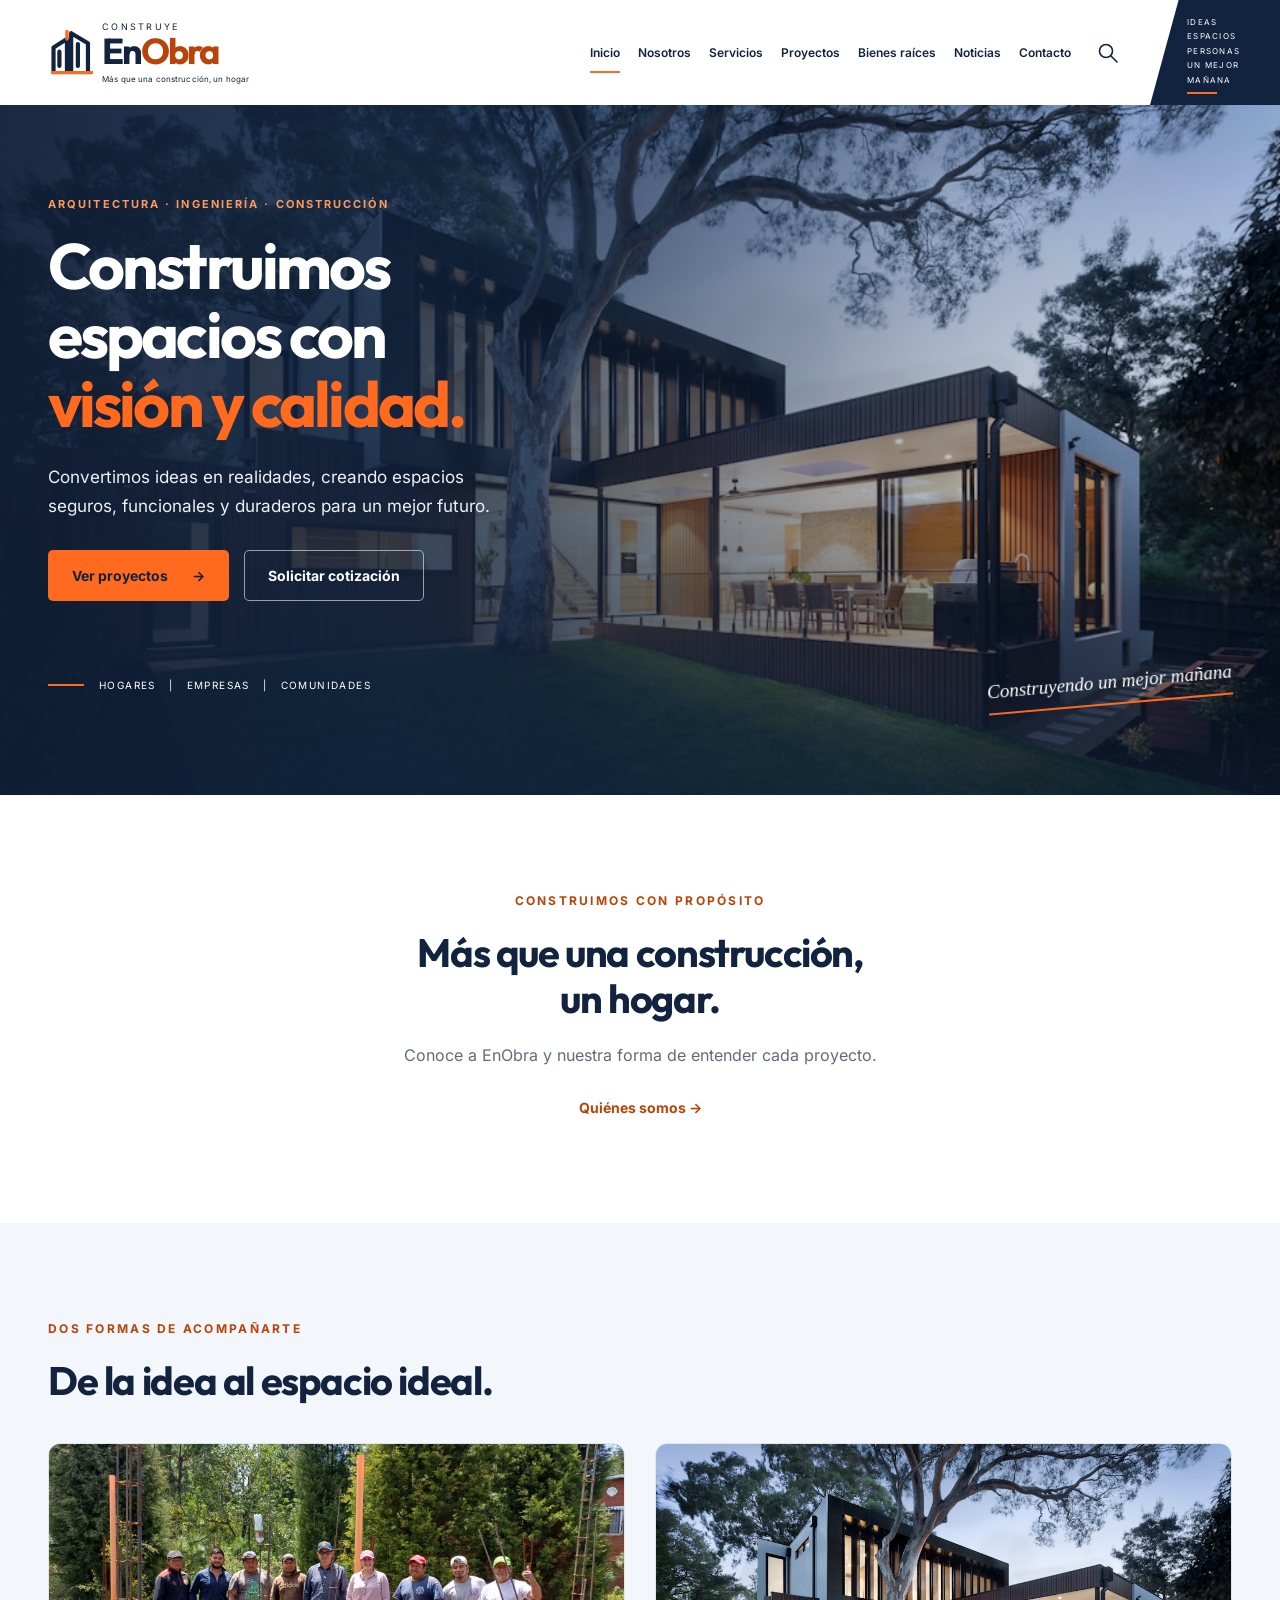
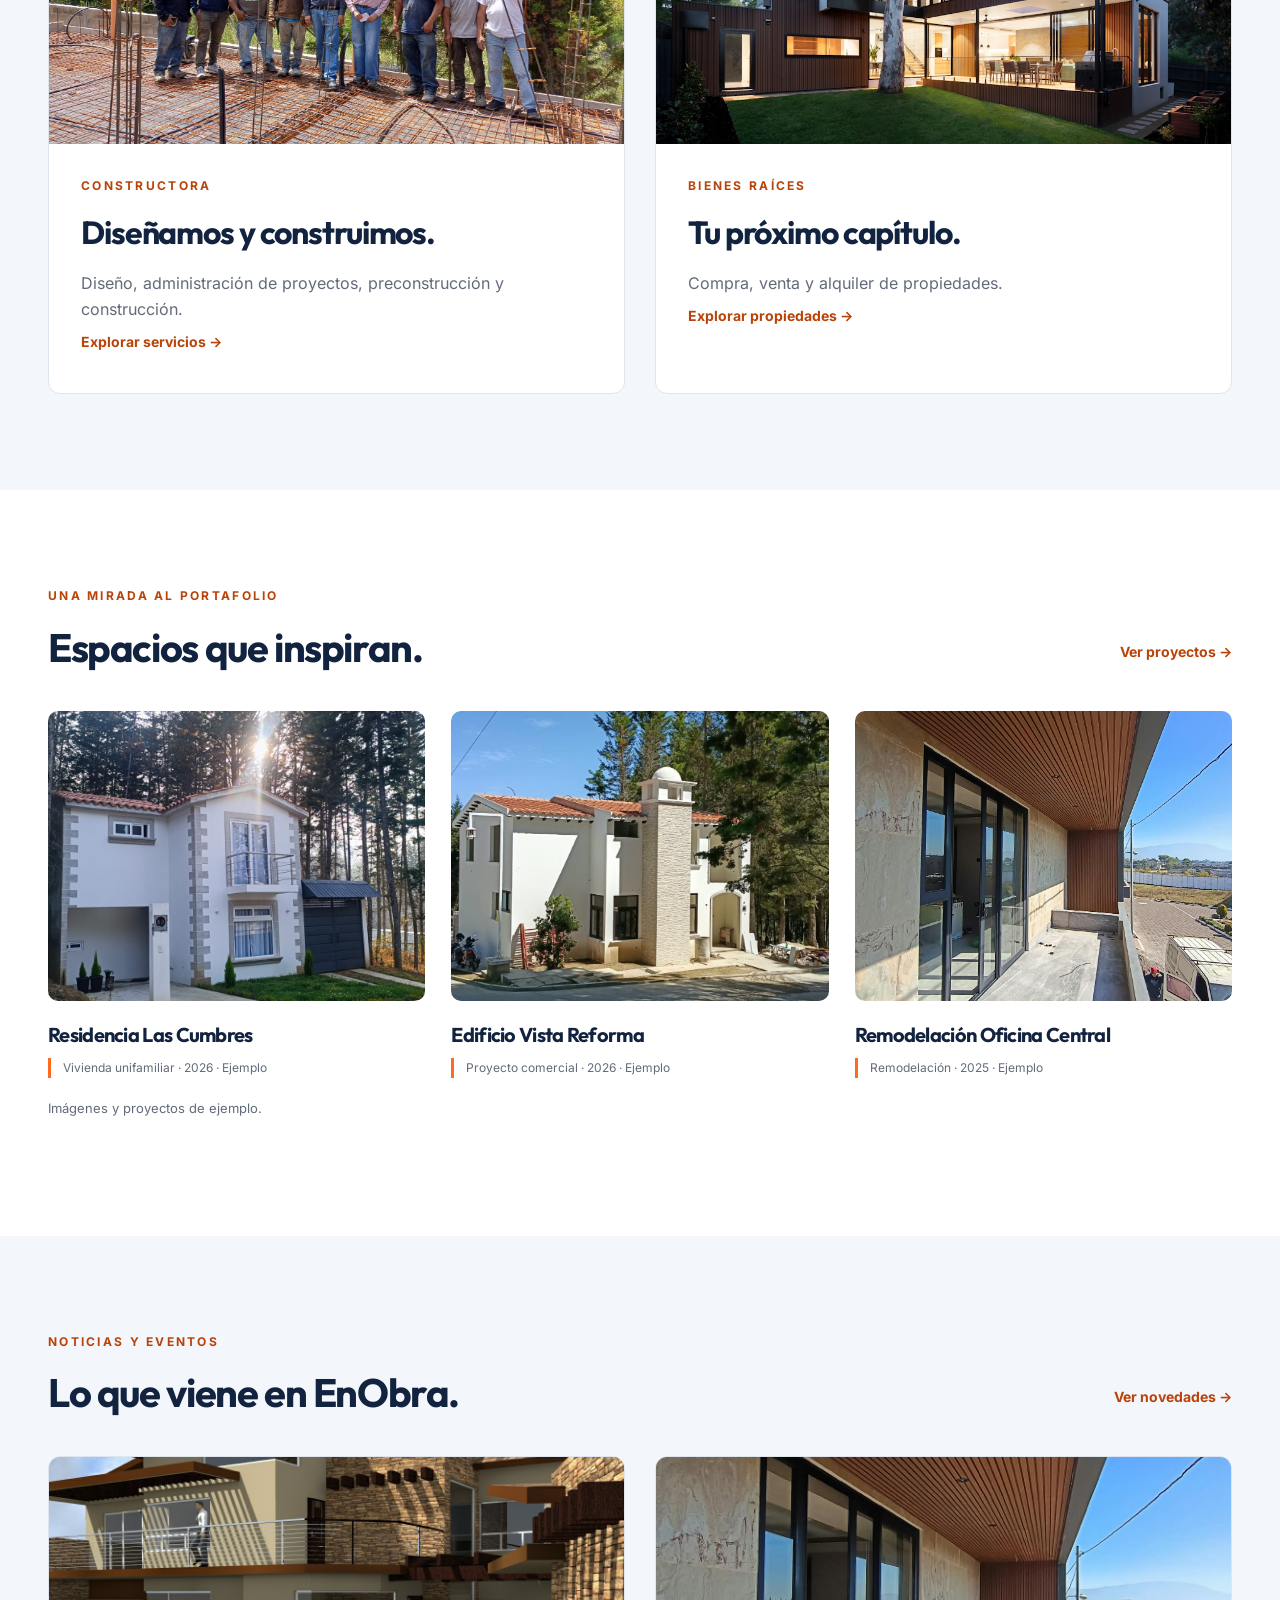
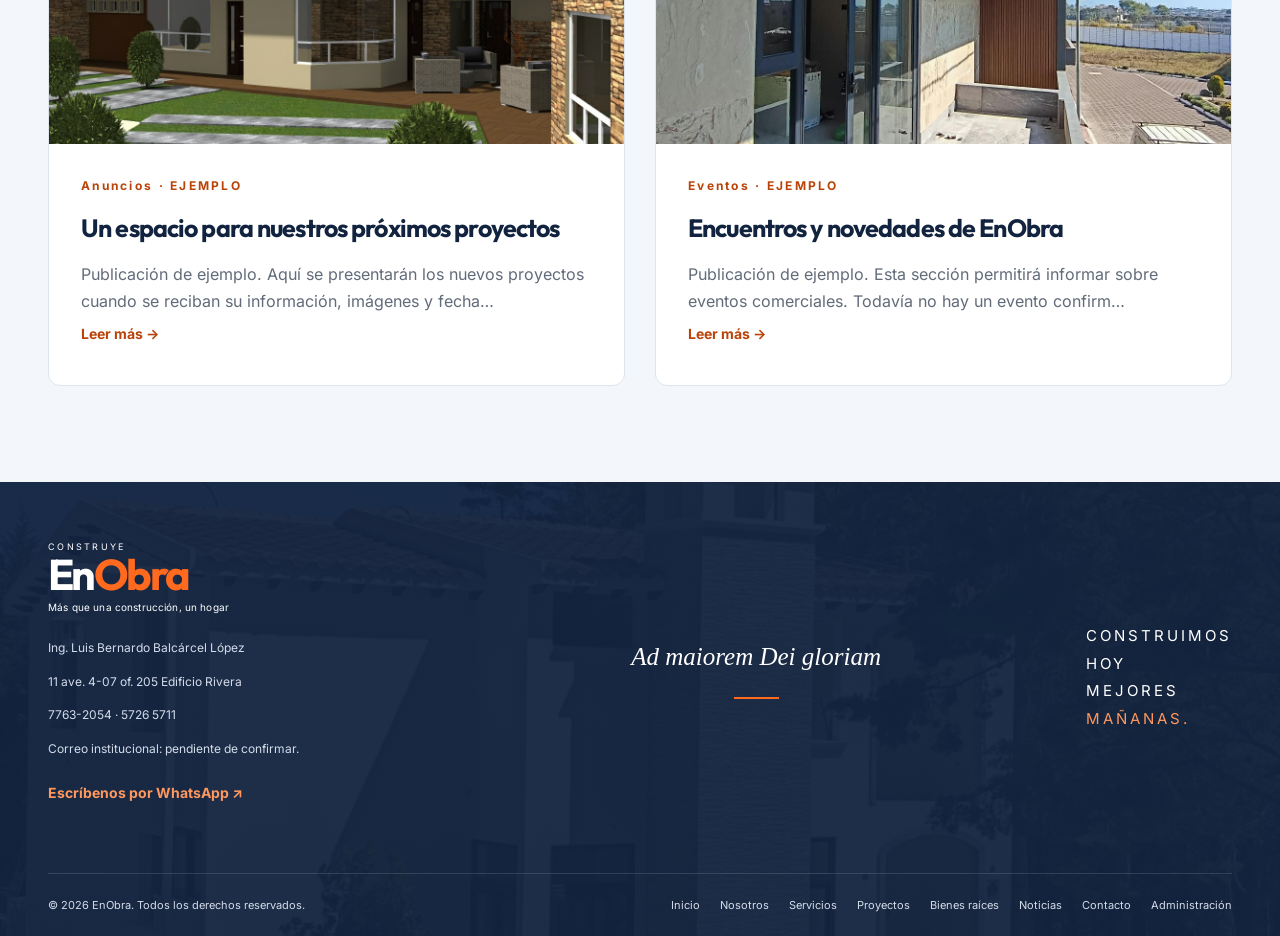
==== index.html @ 4fc3b09e "MockUp Version 1" ====
<!DOCTYPE html><html lang="es"><head><meta charset="utf-8"><meta name="viewport" content="width=device-width,initial-scale=1"><title>Inicio | EnObra</title><meta name="description" content="Inicio. EnObra: diseño, construcción y bienes raíces en Quetzaltenango y la región sur occidental de Guatemala."><meta property="og:title" content="Inicio | EnObra"><meta property="og:type" content="website"><meta property="og:locale" content="es_GT"><meta property="og:image" content="assets/apartamento.jpg"><link rel="icon" href="assets/favicon.svg" type="image/svg+xml"><link rel="stylesheet" href="styles.css"><script src="data.js" defer></script><script src="store.js" defer></script><script src="main.js" defer></script></head><body data-page="index"><a class="skip" href="#main">Saltar al contenido</a><header id="header"><div class="header-inner"><a href="index.html" class="brand" aria-label="EnObra, inicio"><svg class="brand-icon" viewBox="0 0 50 54" aria-hidden="true"><path d="M3 49V21L19 11v38M24 49V4l20 12v33M10 26v17M32 17v26" fill="none" stroke="currentColor" stroke-width="5"/><path d="M0 51h50M19 11V2" stroke="#FF6A1F" stroke-width="4"/></svg><span><small>CONSTRUYE</small><strong>En<span>Obra</span></strong><em>Más que una construcción, un hogar</em></span></a><nav id="navigation" aria-label="Navegación principal"><a href="index.html">Inicio</a><a href="nosotros.html">Nosotros</a><a href="servicios.html">Servicios</a><a href="proyectos.html">Proyectos</a><a href="bienes-raices.html">Bienes raíces</a><a href="noticias.html">Noticias</a><a href="contacto.html">Contacto</a></nav><button class="icon-button" id="search-open" aria-label="Abrir buscador"><svg viewBox="0 0 24 24" aria-hidden="true"><circle cx="10" cy="10" r="6.5"/><path d="m15 15 6 6"/></svg></button><button class="icon-button menu-toggle" id="menu-toggle" aria-controls="navigation" aria-expanded="false" aria-label="Abrir menú"><span></span><span></span><span></span></button></div><div class="header-manifesto" aria-hidden="true">IDEAS<br>ESPACIOS<br>PERSONAS<br>UN MEJOR MAÑANA<i></i></div></header><main id="main"><section id="inicio" class="hero"><img src="assets/apartamento.jpg" alt="Casa contemporánea con ventanales amplios, jardín e iluminación cálida" fetchpriority="high" width="1800" height="1200"><div class="hero-overlay"></div><div class="container hero-content"><p class="eyebrow">ARQUITECTURA · INGENIERÍA · CONSTRUCCIÓN</p><h1>Construimos<br>espacios con<br><span>visión y calidad.</span></h1><p class="hero-description">Convertimos ideas en realidades, creando espacios seguros, funcionales y duraderos para un mejor futuro.</p><div class="hero-actions"><a href="proyectos.html" class="button primary">Ver proyectos <span>→</span></a><a class="button outline" href="contacto.html?asunto=Construcci%C3%B3n">Solicitar cotización</a></div><div class="hero-bottom"><span class="micro">HOGARES &nbsp; | &nbsp; EMPRESAS &nbsp; | &nbsp; COMUNIDADES</span><em>Construyendo un mejor mañana</em></div></div></section><section class="section container home-about"><p class="eyebrow">CONSTRUIMOS CON PROPÓSITO</p><h2>Más que una construcción,<br>un hogar.</h2><p>Conoce a EnObra y nuestra forma de entender cada proyecto.</p><a class="text-link" href="nosotros.html">Quiénes somos →</a></section><section class="section tinted"><div class="container"><div class="section-heading"><div><p class="eyebrow">DOS FORMAS DE ACOMPAÑARTE</p><h2>De la idea al espacio ideal.</h2></div></div><div class="business-grid"><a href="servicios.html" class="business-card"><img src="assets/construccion.jpg" alt="Trabajo de construcción" loading="lazy"><div><p class="eyebrow">CONSTRUCTORA</p><h3>Diseñamos y construimos.</h3><p>Diseño, administración de proyectos, preconstrucción y construcción.</p><span class="text-link">Explorar servicios →</span></div></a><a href="bienes-raices.html" class="business-card"><img src="assets/apartamento.jpg" alt="Vivienda contemporánea ilustrativa" loading="lazy"><div><p class="eyebrow">BIENES RAÍCES</p><h3>Tu próximo capítulo.</h3><p>Compra, venta y alquiler de propiedades.</p><span class="text-link">Explorar propiedades →</span></div></a></div></div></section><section class="section container"><div class="section-heading"><div><p class="eyebrow">UNA MIRADA AL PORTAFOLIO</p><h2>Espacios que inspiran.</h2></div><a class="text-link" href="proyectos.html">Ver proyectos →</a></div><div id="home-projects" class="projects-grid"></div><p class="small muted">Imágenes y proyectos de ejemplo.</p></section><section class="section tinted"><div class="container"><div class="section-heading"><div><p class="eyebrow">NOTICIAS Y EVENTOS</p><h2>Lo que viene en EnObra.</h2></div><a class="text-link" href="noticias.html">Ver novedades →</a></div><div id="home-news" class="news-grid"></div></div></section></main><footer><div class="container footer-top"><div><a href="index.html" class="brand footer-brand"><span><small>CONSTRUYE</small><strong>En<span>Obra</span></strong><em>Más que una construcción, un hogar</em></span></a><div class="contact-info"></div></div><div class="footer-motto">Ad maiorem Dei gloriam<i></i></div><div class="footer-manifesto">CONSTRUIMOS<br>HOY<br>MEJORES<br><span>MAÑANAS.</span></div></div><div class="container footer-bottom"><p>© <span id="year"></span> EnObra. Todos los derechos reservados.</p><nav aria-label="Navegación del pie"><a href="index.html">Inicio</a><a href="nosotros.html">Nosotros</a><a href="servicios.html">Servicios</a><a href="proyectos.html">Proyectos</a><a href="bienes-raices.html">Bienes raíces</a><a href="noticias.html">Noticias</a><a href="contacto.html">Contacto</a><a href="admin.html">Administración</a></nav></div></footer><button id="back-top" class="icon-button" aria-label="Volver arriba" hidden>↑</button><div id="toast" role="status" aria-live="polite"></div><dialog id="modal" aria-modal="true" aria-labelledby="modal-title"><button id="modal-close" class="icon-button modal-close" aria-label="Cerrar ventana">×</button><div id="modal-content"></div></dialog><noscript><p class="noscript">Activa JavaScript para consultar el contenido interactivo. Teléfono: 7763-2054.</p></noscript></body></html>
---- styles.css ----
@font-face {
  font-family: 'Inter';
  font-style: normal;
  font-weight: 400;
  font-display: swap;
  src: url(assets/inter-400.ttf) format('truetype');
}
@font-face {
  font-family: 'Inter';
  font-style: normal;
  font-weight: 500;
  font-display: swap;
  src: url(assets/inter-500.ttf) format('truetype');
}
@font-face {
  font-family: 'Inter';
  font-style: normal;
  font-weight: 600;
  font-display: swap;
  src: url(assets/inter-600.ttf) format('truetype');
}
@font-face {
  font-family: 'Inter';
  font-style: normal;
  font-weight: 700;
  font-display: swap;
  src: url(assets/inter-700.ttf) format('truetype');
}
@font-face {
  font-family: 'Outfit';
  font-style: normal;
  font-weight: 400;
  font-display: swap;
  src: url(assets/outfit-400.ttf) format('truetype');
}
@font-face {
  font-family: 'Outfit';
  font-style: normal;
  font-weight: 500;
  font-display: swap;
  src: url(assets/outfit-500.ttf) format('truetype');
}
@font-face {
  font-family: 'Outfit';
  font-style: normal;
  font-weight: 600;
  font-display: swap;
  src: url(assets/outfit-600.ttf) format('truetype');
}
@font-face {
  font-family: 'Outfit';
  font-style: normal;
  font-weight: 700;
  font-display: swap;
  src: url(assets/outfit-700.ttf) format('truetype');
}
/* EnObra · tokens, estructura, componentes y adaptación. */
:root{--navy:#12233f;--blue:#304e7d;--orange:#ff6a1f;--orange-text:#b94308;--white:#fff;--light:#f3f6fa;--gray:#6b7280;--text-secondary:#626b79;--gray-light:#a3a3a3;--line:#dfe5ec;--radius:12px;--shadow:0 8px 30px #12233f09;--heading:'Outfit','Arial',sans-serif;--body:'Inter','Arial',sans-serif;--ease:cubic-bezier(.2,.7,.2,1)}
*{box-sizing:border-box}html{scroll-behavior:smooth;scroll-padding-top:105px}body{margin:0;color:var(--navy);font-family:var(--body);line-height:1.65;font-size:16px}body.modal-open{overflow:hidden}button,input,select,textarea{font:inherit}button,a,input,select,textarea{-webkit-tap-highlight-color:transparent}button{cursor:pointer}a{color:inherit;text-decoration:none}button{color:inherit}button:disabled{cursor:wait;opacity:.7}img{display:block;width:100%;height:auto;object-fit:cover;background:var(--light)}svg{width:24px;height:24px;stroke:currentColor;fill:none;stroke-width:1.6;stroke-linecap:round;stroke-linejoin:round;flex-shrink:0}h1,h2,h3{font-family:var(--heading);line-height:1.17;letter-spacing:-.035em;margin:0;font-weight:700}h2{font-size:clamp(30px,3.1vw,44px)}h3{font-size:22px}p{margin:0 0 20px}button:focus-visible,a:focus-visible,input:focus-visible,select:focus-visible,textarea:focus-visible,summary:focus-visible{outline:3px solid var(--blue);outline-offset:4px}.hero :focus-visible,footer :focus-visible,.cta :focus-visible{outline-color:var(--white)}[hidden]{display:none!important}.container{width:min(1240px,calc(100% - 96px));margin-inline:auto}.section{padding-block:96px}.tinted{background:var(--light)}.eyebrow{font-size:12px;font-weight:700;letter-spacing:.19em;color:var(--orange-text);margin-bottom:18px}.accent-line{height:3px;width:54px;background:var(--orange);margin:24px 0}.small{font-size:13px}.muted{color:var(--text-secondary)}.text-link{display:inline-flex;align-items:center;gap:14px;color:var(--orange-text);font-size:14px;font-weight:700;background:none;border:0;padding:8px 0}.text-link span,.button span{transition:transform .25s}.text-link:hover span,.button:hover span{transform:translateX(4px)}.button{display:inline-flex;justify-content:center;align-items:center;gap:24px;min-height:50px;padding:13px 23px;border:1px solid transparent;border-radius:5px;font-size:14px;font-weight:700;transition:background .25s,transform .25s}.primary{background:var(--orange);color:var(--navy)}.primary:hover{background:#ff8a50;transform:translateY(-2px)}.outline{border-color:#ffffff90;background:transparent;color:var(--white)}.outline:hover{background:#ffffff18}.icon-button{display:inline-flex;align-items:center;justify-content:center;min-width:44px;height:44px;border:0;background:transparent;border-radius:7px}.icon-button:hover{background:#12233f0b}.skip{position:fixed;top:-100px;left:15px;background:white;z-index:200;padding:12px}.skip:focus{top:12px}
/* Fixed header and brand */
header{position:fixed;inset:0 0 auto;background:white;z-index:30;transition:box-shadow .3s}header.scrolled{box-shadow:0 3px 22px #12233f14}.header-inner{height:105px;padding:0 180px 0 4%;display:flex;align-items:center;gap:22px;transition:height .3s}.scrolled .header-inner{height:85px}.brand{display:flex;gap:9px;align-items:center;flex-shrink:0;line-height:1}.brand-icon{width:42px;height:51px}.brand small{display:block;letter-spacing:.25em;font-size:9px;font-style:normal;margin-bottom:2px}.brand strong{font-family:var(--heading);font-size:36px;letter-spacing:-.06em;display:block}.brand strong span{color:var(--orange-text)}.brand em{font-style:normal;font-size:8px;display:block;letter-spacing:.015em;margin-top:6px}.header-inner nav{display:flex;margin-left:auto;gap:25px;align-items:center}.header-inner nav a{position:relative;font-size:13px;font-weight:600;white-space:nowrap;padding:13px 0}.header-inner nav a:after{content:'';position:absolute;bottom:2px;left:0;width:0;height:2px;background:var(--orange);transition:width .3s}.header-inner nav a.active:after,.header-inner nav a:hover:after{width:100%}.header-manifesto{position:absolute;right:0;top:0;bottom:0;width:160px;padding:15px 12px 8px 45px;background:var(--navy);clip-path:polygon(22% 0,100% 0,100% 100%,0 100%);color:white;font-size:8px;letter-spacing:.16em;line-height:1.8}.header-manifesto i{display:block;width:30px;height:2px;background:var(--orange);margin-top:5px}.menu-toggle{display:none}
/* Hero */
.hero{margin-top:105px;min-height:690px;position:relative;color:white;overflow:hidden}.hero>img,.hero-overlay{position:absolute;inset:0;height:100%}.hero>img{object-position:center 60%}.hero-overlay{background:linear-gradient(90deg,#101e35ed 0%,#10233ed1 32%,#12233f40 75%,#12233f15),linear-gradient(0deg,#12233f99,transparent 45%)}.hero-content{position:relative;padding-top:90px;padding-bottom:30px}.hero .eyebrow{color:#ff985e;font-size:11px}.hero h1{font-size:clamp(44px,5vw,72px);line-height:1.08;letter-spacing:-.045em;max-width:700px;animation:enter .6s both}.hero h1 span{color:var(--orange)}.hero-description{max-width:460px;font-size:17px;color:#edf0f5;margin-top:25px;animation:enter .6s .1s both}.hero-actions{display:flex;gap:15px;margin-top:30px;animation:enter .6s .2s both}.hero-bottom{display:flex;justify-content:space-between;align-items:center;margin-top:65px}.micro{font-size:10px;letter-spacing:.14em;display:flex;align-items:center;gap:15px}.micro:before{content:'';width:36px;height:2px;background:var(--orange)}.hero-bottom em{font-family:Georgia,serif;font-size:19px;transform:rotate(-5deg);border-bottom:2px solid var(--orange);padding-bottom:6px}
.about{display:grid;grid-template-columns:1.4fr .8fr .65fr;gap:50px;align-items:center}.about>div>p:not(.eyebrow){font-size:14px;color:var(--text-secondary);line-height:1.95}.values{background:var(--light);padding:30px 25px;border-radius:var(--radius)}.values>div{padding:20px 0;border-bottom:1px solid var(--line)}.values>div:last-child{border:0}.values svg{color:var(--orange-text);width:30px;height:30px;margin-bottom:10px}.values h3{font-size:17px;letter-spacing:-.02em}.values p{font-size:13px;margin:5px 0 0;color:var(--text-secondary)}.about-image{margin:0;position:relative}.about-image img{height:355px;border-radius:2px}.about-image figcaption{font-size:9px;letter-spacing:.2em;writing-mode:vertical-rl;position:absolute;right:-25px;top:0}.section-heading{display:flex;justify-content:space-between;gap:60px;align-items:end;margin-bottom:40px}.section-heading>p{max-width:345px;font-size:14px;color:var(--text-secondary);margin-bottom:4px}.section-heading .text-link{flex-shrink:0}.services-grid{display:grid;grid-template-columns:repeat(3,1fr);gap:22px}.service-card{display:grid;grid-template-columns:1.5fr 1fr;min-height:305px;background:white;border-radius:var(--radius);overflow:hidden;box-shadow:var(--shadow);transition:transform .3s}.service-card:hover{transform:translateY(-5px)}.service-copy{padding:26px 19px}.service-copy>svg{color:var(--orange-text);width:32px;height:32px;margin-bottom:17px}.service-copy h3{font-size:21px;margin-bottom:16px}.service-copy p{font-size:13px;color:var(--text-secondary);line-height:1.8}.service-card .image-wrap{overflow:hidden}.service-card img{height:100%;transition:transform .6s}.service-card:hover img{transform:scale(1.05)}.service-copy .text-link{font-size:12px;gap:8px}
/* Property catalog */
.catalog-note{font-size:11px;letter-spacing:.09em;color:var(--blue);padding:12px 0;border-top:1px solid var(--line)}.catalog-note span{letter-spacing:0;color:var(--text-secondary)}.filter-top{display:flex;align-items:center;justify-content:space-between;margin:17px 0}.tabs{display:flex;gap:6px;background:var(--light);padding:5px;border-radius:8px}.tabs button{border:0;background:transparent;padding:10px 25px;border-radius:5px;font-size:14px}.tabs button[aria-pressed=true]{background:var(--navy);color:white}.favorites-check{display:flex;align-items:center;gap:8px;font-size:13px}.favorites-check input{accent-color:var(--navy);width:17px;height:17px}.favorites-check span{background:var(--light);padding:2px 9px;border-radius:20px}.filters{background:var(--light);border-radius:var(--radius);padding:22px}.filters summary{display:none;cursor:pointer;font-weight:600}.filter-grid{display:grid;grid-template-columns:1.5fr repeat(5,1fr);gap:13px}label{display:block;font-size:12px;font-weight:600}input,select,textarea{display:block;width:100%;margin-top:7px;padding:11px 12px;border:1px solid #cdd5df;border-radius:5px;background:white;color:var(--navy);font-size:14px;min-width:0}input::placeholder,textarea::placeholder{color:#6b7280}textarea{resize:vertical;min-height:105px}.filter-actions{display:flex;justify-content:space-between;margin-top:10px}.filter-actions .text-link{font-size:12px}.result-count{font-size:12px;color:var(--text-secondary);margin:22px 0}.properties-grid{display:grid;grid-template-columns:repeat(3,1fr);gap:28px}.property-card{border:1px solid var(--line);border-radius:var(--radius);overflow:hidden;box-shadow:var(--shadow);animation:enter .35s both;transition:transform .3s}.property-card:hover{transform:translateY(-4px)}.property-photo{position:relative;overflow:hidden}.property-photo>img{aspect-ratio:4/3;transition:transform .6s}.property-card:hover .property-photo>img{transform:scale(1.05)}.badge{position:absolute;left:17px;top:17px;background:var(--orange);color:var(--navy);padding:5px 10px;border-radius:3px;font-size:11px;font-weight:700;letter-spacing:.03em}.badge.rental{background:var(--blue);color:white}.favorite{position:absolute;right:15px;top:15px;background:white;border-radius:50%;width:36px;height:36px;min-width:36px}.favorite[aria-pressed=true]{color:var(--orange-text)}.favorite[aria-pressed=true] svg{fill:var(--orange)}.favorite:hover{background:var(--light)}.property-body{padding:23px}.price{font-size:25px;font-weight:700;letter-spacing:-.04em;margin-bottom:10px;line-height:1.3}.price small{font-size:13px;font-weight:400;letter-spacing:0}.property-body h3{font-size:19px;margin-bottom:7px}.location{font-size:12px;color:var(--text-secondary);display:flex;align-items:center;gap:4px;margin-bottom:18px}.location svg{width:14px;height:14px}.features{display:flex;align-items:center;justify-content:space-between;gap:8px;border-top:1px solid var(--line);border-bottom:1px solid var(--line);padding:14px 0;font-size:12px}.features span{display:flex;align-items:center;gap:5px}.features svg{width:18px;height:18px;color:var(--blue)}.property-actions{display:flex;flex-direction:column;gap:9px;margin-top:17px}.property-actions button{display:flex;justify-content:space-between;padding:10px 13px;border:1px solid var(--line);border-radius:5px;background:white;font-size:13px;font-weight:600}.property-actions button:hover{background:var(--light)}.whatsapp{font-size:12px;text-align:center;color:var(--orange-text);text-decoration:underline;text-underline-offset:3px}.catalog-end{text-align:center;margin:32px 0 55px}.cta{display:flex;justify-content:space-between;align-items:center;gap:30px;padding:36px 44px;background:var(--navy);color:white;border-radius:var(--radius);border-left:5px solid var(--orange)}.cta .eyebrow{color:#ff985e;font-size:10px;margin-bottom:10px}.cta h3{font-size:25px;line-height:1.4}.cta h3 span{font-weight:400}.empty{text-align:center;background:var(--light);padding:50px;border-radius:12px}.empty p{margin-top:10px}.projects-section{padding-top:15px}.projects-grid{display:grid;grid-template-columns:repeat(3,1fr);gap:26px}.project-card{border:0;text-align:left;background:none;padding:0}.project-image{position:relative;overflow:hidden;border-radius:10px}.project-image img{aspect-ratio:1.3;transition:transform .6s}.project-image span{position:absolute;inset:0;background:#12233f70;display:flex;align-items:center;justify-content:center;color:white;opacity:0;transition:opacity .3s}.project-card:hover img{transform:scale(1.05)}.project-card:hover .project-image span,.project-card:focus-visible .project-image span{opacity:1}.project-card h3{font-size:20px;margin:22px 0 12px}.project-card p{font-size:12px;color:var(--text-secondary);border-left:3px solid var(--orange);padding-left:12px}.contact-layout{display:grid;grid-template-columns:1fr 1fr;gap:100px}.contact-info{font-size:14px;line-height:1.8;margin-top:25px}.contact-info p{margin-bottom:12px}.contact-info a:hover{text-decoration:underline}.demo-notice{font-size:12px;color:var(--text-secondary);max-width:370px;margin-top:22px}.form-grid{display:grid;grid-template-columns:1fr 1fr;gap:18px}.form-grid .full{grid-column:1/-1}.error{display:block;color:#b42318;font-size:12px;font-weight:400;margin-top:5px;min-height:0}input[aria-invalid=true],textarea[aria-invalid=true]{border-color:#b42318}.form-grid .button{justify-self:start}.form-note{font-size:12px;color:var(--text-secondary);margin:0}.form-success{background:#e4f2e8;padding:15px;color:#215633;margin-bottom:20px;border-radius:5px}.spinner{width:17px;height:17px;border:2px solid currentColor;border-right-color:transparent;border-radius:50%;animation:spin .6s linear infinite}
/* Footer and overlays */
footer{background:linear-gradient(#12233ff2,#12233ff2),url('assets/edificio.jpg') center/cover;color:white}.footer-top{display:grid;grid-template-columns:1.2fr 1fr .6fr;gap:50px;padding-block:60px}.footer-brand strong span{color:var(--orange)}.footer-brand strong{font-size:43px}.footer-brand em{font-size:10px}.footer-top .contact-info{font-size:12px;color:#d4dcea}.footer-motto{align-self:center;text-align:center;font-family:Georgia,serif;font-style:italic;font-size:25px}.footer-motto i{display:block;width:45px;height:2px;background:var(--orange);margin:20px auto}.footer-manifesto{font-size:15px;letter-spacing:.2em;line-height:1.85;justify-self:end;align-self:center}.footer-manifesto span{color:#ff985e}.footer-bottom{display:flex;justify-content:space-between;gap:30px;border-top:1px solid #ffffff20;padding-block:22px;font-size:10px;color:#d4dcea}.footer-bottom p{margin:0}.footer-bottom nav{display:flex;gap:20px}#back-top{position:fixed;bottom:25px;right:25px;background:var(--navy);color:white;z-index:20;box-shadow:0 4px 15px #0002}#toast{position:fixed;left:50%;bottom:28px;transform:translate(-50%,20px);background:var(--navy);color:white;padding:12px 22px;border-radius:8px;z-index:100;opacity:0;pointer-events:none;font-size:14px;width:max-content;max-width:90vw;transition:.25s}#toast.visible{opacity:1;transform:translate(-50%,0)}dialog{padding:0;border:0;border-radius:14px;width:min(800px,calc(100% - 32px));max-height:90dvh;color:var(--navy);box-shadow:0 25px 100px #0004;overflow:auto}dialog::backdrop{background:#09172bcc;backdrop-filter:blur(4px)}.modal-close{position:absolute;right:12px;top:12px;background:white;z-index:3;font-size:28px;box-shadow:0 3px 10px #0002}.modal-close:hover{background:var(--light)}.modal-body{padding:34px}.modal-body h2{font-size:31px;padding-right:20px;margin-bottom:20px}.modal-body .eyebrow{margin-bottom:10px}.modal-body>p{color:var(--text-secondary)}.gallery{position:relative;background:var(--navy)}.gallery img{width:100%;height:360px}.gallery-controls{position:absolute;bottom:15px;left:15px;right:15px;display:flex;align-items:center;justify-content:space-between;color:white}.gallery-controls button{background:white;color:var(--navy);font-size:20px}.gallery-controls span{background:#12233fc9;padding:5px 15px;border-radius:20px;font-size:13px}.modal-actions{display:flex;gap:16px;align-items:center;flex-wrap:wrap;margin-top:25px}.modal-actions .whatsapp{font-size:14px}.search-results h3{font-size:14px;letter-spacing:.08em;color:var(--orange-text);margin:28px 0 10px}.search-result{display:flex;text-align:left;justify-content:space-between;gap:15px;border:0;border-bottom:1px solid var(--line);background:white;width:100%;padding:15px 5px;font-size:15px}.search-result:hover{background:var(--light)}.search-result small{color:var(--text-secondary)}.reveal{opacity:1}.js-reveal{opacity:0;transform:translateY(20px);transition:opacity .6s var(--ease),transform .6s var(--ease)}.js-reveal.visible{opacity:1;transform:none}.noscript{position:fixed;bottom:0;background:white;padding:20px;width:100%;z-index:100} @keyframes enter{from{opacity:0;transform:translateY(15px)}to{opacity:1;transform:none}}@keyframes spin{to{transform:rotate(360deg)}}
@media(max-width:1200px){.header-manifesto{display:none}.header-inner{padding-inline:4%;gap:18px}.header-inner nav{gap:20px}.filter-grid{grid-template-columns:repeat(3,1fr)}.services-grid{gap:15px}.service-copy{padding:23px 15px}.about{gap:30px}.contact-layout{gap:55px}}
@media(max-width:1024px){.container{width:calc(100% - 64px)}.header-inner nav{gap:15px}.header-inner nav a{font-size:12px}.brand strong{font-size:30px}.brand-icon{width:32px}.section{padding-block:70px}.about{grid-template-columns:1.2fr 1fr}.about-image{display:none}.services-grid,.properties-grid,.projects-grid{grid-template-columns:repeat(2,1fr)}.service-card:last-child{grid-column:1/-1;min-height:230px;grid-template-columns:1.5fr 1fr}.service-card:last-child img{max-height:240px}.hero h1{font-size:62px}.section-heading{gap:30px}.section-heading>p{max-width:280px}.footer-bottom{flex-direction:column;gap:10px}.contact-layout{gap:35px}}
@media(max-width:768px){html{scroll-padding-top:90px}.container{width:calc(100% - 40px)}.header-inner,.scrolled .header-inner{height:80px;padding:0 20px}.header-inner #search-open{margin-left:auto}.menu-toggle{display:flex;flex-direction:column;gap:5px}.menu-toggle span{height:2px;width:22px;background:var(--navy);transition:transform .25s,opacity .25s}.menu-toggle[aria-expanded=true] span:first-child{transform:translateY(7px) rotate(45deg)}.menu-toggle[aria-expanded=true] span:nth-child(2){opacity:0}.menu-toggle[aria-expanded=true] span:last-child{transform:translateY(-7px) rotate(-45deg)}.header-inner nav{display:flex;position:absolute;top:80px;left:0;right:0;background:white;padding:20px 30px;flex-direction:column;align-items:stretch;gap:0;box-shadow:0 15px 20px #12233f10;opacity:0;visibility:hidden;transform:translateY(-8px);transition:.25s}.header-inner nav.open{opacity:1;visibility:visible;transform:none}.header-inner nav a{font-size:15px;padding:12px}.header-inner nav a.active:after{width:30px;left:12px}.hero{margin-top:80px;min-height:650px;text-align:center}.hero-content{padding-top:75px}.hero-overlay{background:linear-gradient(90deg,#12233fde,#12233f75),linear-gradient(0deg,#12233f88,transparent)}.hero h1{font-size:56px}.hero-description{margin:25px auto 0}.hero-actions{justify-content:center}.hero-bottom{justify-content:center;margin-top:58px}.hero-bottom em{display:none}.hero .eyebrow{font-size:9px}.about{grid-template-columns:1fr;gap:30px}.values{display:grid;grid-template-columns:repeat(3,1fr);gap:20px;padding:20px}.values>div{border:0}.values h3{font-size:15px}.values p{font-size:12px}.section-heading{display:block}.section-heading>p{max-width:100%;margin-top:22px}.section-heading>.text-link{margin-top:20px}.section{padding-block:60px}.filters summary{display:list-item}.filter-grid{margin-top:18px;grid-template-columns:repeat(2,1fr)}.cta{padding:28px;display:block}.cta h3{font-size:23px}.cta .button{margin-top:25px}.contact-layout{grid-template-columns:1fr;gap:30px}.footer-top{grid-template-columns:1fr 1fr;gap:30px}.footer-manifesto{display:none}.footer-motto{font-size:21px}.footer-bottom nav{flex-wrap:wrap;gap:10px 20px}.gallery img{height:280px}.modal-body{padding:26px}.modal-body h2{font-size:27px}}
@media(max-width:480px){.hero{min-height:630px}.hero h1{font-size:43px}.hero-content{padding-top:65px}.hero-description{font-size:15px}.hero-actions{flex-direction:column;align-items:stretch;margin-inline:22px}.hero-actions .button{min-height:48px}.hero-bottom{margin-top:38px}.micro{font-size:8px;gap:8px}.micro:before{width:20px}.services-grid,.properties-grid,.projects-grid{grid-template-columns:1fr}.service-card:last-child{grid-column:auto;min-height:305px;grid-template-columns:1.5fr 1fr}.service-card:last-child img{max-height:none}.service-copy{padding:26px 22px}.service-copy p{font-size:14px}.filter-top{align-items:start;gap:15px;flex-wrap:wrap}.tabs button{padding:9px 23px}.filters{padding:18px}.filter-grid{gap:12px}.search-field{grid-column:1/-1}.filter-actions{align-items:start;gap:15px}.filter-actions button{font-size:11px!important;text-align:left}.values{grid-template-columns:1fr;padding:20px 26px;gap:0}.values>div{border-bottom:1px solid var(--line);display:grid;grid-template-columns:38px 1fr;column-gap:12px;padding:17px 0}.values>div>span{grid-row:1/3}.values svg{margin:0}.values h3{font-size:17px}.values p{font-size:13px}.form-grid{grid-template-columns:1fr}.footer-top{grid-template-columns:1fr;padding-block:45px}.footer-motto{text-align:left;justify-self:start}.footer-motto i{margin-left:0}.brand strong{font-size:31px}.brand-icon{width:32px}.brand em{font-size:7px}.header-inner{gap:8px}.modal-body{padding:24px 20px}.gallery img{height:240px}.modal-actions{flex-direction:column;align-items:stretch}.modal-body .features{gap:6px;font-size:11px}.modal-body .features svg{width:16px}.property-body{padding:22px}}
@media(prefers-reduced-motion:reduce){*,*:before,*:after{animation:none!important;transition:none!important;scroll-behavior:auto!important}.js-reveal{opacity:1;transform:none}}
.sr-only{position:absolute;width:1px;height:1px;padding:0;margin:-1px;overflow:hidden;clip:rect(0,0,0,0);white-space:nowrap;border:0}
/* Versión multipágina: páginas institucionales, fichas y administración. */
body:not([data-page="index"]) main{padding-top:105px}.header-inner{padding-right:150px;gap:15px}.header-inner nav{gap:18px}.header-manifesto{width:130px;padding-left:37px}.header-inner nav a{font-size:12px}.official-logo{width:190px;max-height:65px;object-fit:contain}.page-intro{background:var(--light);padding:45px 0 65px;border-bottom:1px solid var(--line)}.page-intro h1,.detail-page h1{font-size:clamp(38px,4.7vw,64px);max-width:950px}.page-intro .eyebrow{margin-top:27px}.page-intro>div>p:last-child:not(.eyebrow){max-width:650px;color:var(--text-secondary);margin:22px 0 0}.breadcrumb{display:inline-block;color:var(--text-secondary);font-size:13px;margin-bottom:22px}.home-about{max-width:780px;text-align:center}.home-about>p:not(.eyebrow){margin-top:20px;color:var(--text-secondary)}.business-grid,.news-grid{display:grid;grid-template-columns:1fr 1fr;gap:30px}.business-card,.news-card{background:white;border-radius:12px;overflow:hidden;border:1px solid var(--line);transition:transform .3s}.business-card:hover,.news-card:hover{transform:translateY(-4px)}.business-card>img{height:300px}.business-card>div,.news-card>div{padding:32px}.business-card h3{font-size:32px}.business-card p:not(.eyebrow),.news-card p:not(.eyebrow){color:var(--text-secondary);margin:18px 0 0}.news-card img{aspect-ratio:2;object-fit:cover}.news-card h3{font-size:25px}.institutional{display:grid;grid-template-columns:.75fr 1.25fr;gap:90px;align-items:start}.institutional aside{position:sticky;top:125px}.institutional aside img{aspect-ratio:4/5;border-radius:10px}.institutional blockquote{margin:25px 0;font-family:var(--heading);font-size:28px;line-height:1.3}.prose{color:var(--text-secondary);line-height:1.9;white-space:pre-line;margin-top:25px}.prose p{margin-bottom:25px;white-space:normal}.signature{margin-top:35px;padding-left:20px;border-left:3px solid var(--orange);font-size:14px}.mission-grid{display:grid;grid-template-columns:.8fr 1.2fr;gap:80px}.principles-grid{display:grid;grid-template-columns:repeat(4,1fr);gap:30px;margin-top:40px}.principles-grid article{padding:25px;border:1px solid var(--line);border-radius:12px}.principle-number{font-family:var(--heading);font-size:35px;color:var(--orange-text)}.principles-grid h3{font-size:21px;margin:20px 0}.principles-grid p{font-size:14px;color:var(--text-secondary)}.service-detail{display:grid;grid-template-columns:.8fr 1.2fr;gap:65px;padding:25px 0 70px;margin-bottom:60px;border-bottom:1px solid var(--line);scroll-margin-top:100px}.service-detail>div>img{height:450px;border-radius:12px}.service-detail h2{margin-bottom:22px}.service-detail>div>p:not(.eyebrow){color:var(--text-secondary)}.service-items{padding-left:20px;columns:2;column-gap:30px;margin:28px 0}.service-items li{padding-bottom:12px;break-inside:avoid;font-size:14px}.service-items li::marker{color:var(--orange-text)}.project-card{display:block}.property-detail-link{border:1px solid var(--line);padding:10px 13px;font-size:14px;border-radius:5px}.property-detail-link:hover{background:var(--light)}.detail-page{padding-top:40px}.detail-page h1{margin-bottom:20px}.detail-page>.eyebrow{margin-top:10px}.detail-gallery{position:relative;margin-top:40px}.detail-gallery>img{width:100%;height:560px;border-radius:12px}.detail-gallery-controls{position:absolute;bottom:20px;right:20px;display:flex;gap:12px;align-items:center;background:var(--navy);color:white;padding:5px 12px;border-radius:8px}.detail-gallery-controls .icon-button{color:white}.thumbnails{display:flex;gap:12px;overflow:auto;margin:18px 0 45px}.thumbnails button{border:2px solid transparent;padding:3px;background:white;border-radius:8px;flex-shrink:0}.thumbnails button[aria-pressed=true]{border-color:var(--orange)}.thumbnails img{height:80px;width:110px;border-radius:4px}.detail-description{max-width:850px}.detail-description .button{margin-top:25px}.property-detail-columns{display:grid;grid-template-columns:1.3fr .8fr;gap:70px}.property-summary{padding:30px;background:var(--light);border-radius:12px;align-self:start}.property-summary .button{display:flex;margin-top:30px}.property-summary .text-link{margin-top:15px}.detail-page video{width:100%;max-height:500px;margin:25px 0;background:var(--navy)}.news-cover{margin:30px 0;max-height:550px;border-radius:12px}.article-text{max-width:850px}.footer-top .text-link{color:#ff985e}.footer-bottom nav{flex-wrap:wrap}.footer-bottom{font-size:11px}.admin-notice{padding:22px 26px;background:#fff4eb;border-left:4px solid var(--orange);border-radius:8px;font-size:14px;margin-bottom:45px}.admin-entry{max-width:900px;margin:auto}.admin-entry>p:not(.eyebrow){margin-top:20px;color:var(--text-secondary)}.profile-grid{display:grid;grid-template-columns:1fr 1fr;gap:25px;margin:35px 0}.profile-card{border:1px solid var(--line);border-radius:12px;padding:30px;background:var(--light);text-align:left}.profile-card span{display:block;font-size:25px;font-weight:700}.profile-card small{display:block;margin:10px 0;color:var(--text-secondary)}.profile-card strong{font-size:14px;color:var(--orange-text)}.admin-toolbar{display:flex;justify-content:space-between;gap:20px;border-bottom:1px solid var(--line);padding-bottom:18px}.admin-toolbar p{margin:4px 0}.admin-tabs{display:flex;flex-wrap:wrap;gap:10px;margin:30px 0}.admin-tabs button{background:var(--light);border:0;padding:12px 18px;border-radius:6px;font-size:14px}.admin-tabs button[aria-pressed=true]{background:var(--navy);color:white}.admin-tabs span{margin-left:10px}.admin-heading{margin:40px 0 25px}.admin-heading h2{font-size:32px}.admin-row{display:flex;align-items:center;gap:25px;border:1px solid var(--line);border-radius:10px;padding:15px;margin-bottom:15px}.admin-row>img{width:110px;height:80px;border-radius:6px}.admin-row h3{font-size:19px}.admin-row p{margin:6px 0 0;font-size:13px;color:var(--text-secondary)}.admin-row-actions{margin-left:auto;display:flex;gap:20px}.danger{color:#b42318}.admin-backups{margin-top:65px;padding:30px;background:var(--light);border-radius:12px}.admin-backups p{font-size:14px;margin:15px 0}.secondary{border:1px solid var(--line);background:white;color:var(--navy)}.upload-label{position:relative;overflow:hidden;cursor:pointer}.upload-label input{position:absolute;inset:0;opacity:0;cursor:pointer;margin:0}.upload-panel{padding:20px;background:var(--light);border-radius:8px}.upload-panel p{margin-top:15px;margin-bottom:0}.checkbox-label{display:flex;align-items:center;gap:10px}.checkbox-label input{width:auto;margin:0}.admin-guide{max-width:850px}.admin-guide li{padding-bottom:18px}.admin-guide h3{margin-top:28px}.admin-guide h2{color:var(--navy)}
@media(max-width:1200px){.header-inner{padding-right:4%}.header-inner nav{gap:13px}.institutional{gap:45px}.service-detail{gap:35px}.principles-grid{grid-template-columns:repeat(2,1fr)}}
@media(max-width:1024px){.header-inner .brand{gap:5px}.header-inner nav{gap:10px}.header-inner nav a{font-size:11px}.header-inner{gap:10px}.service-items{columns:1}.mission-grid{gap:45px}.business-card>img{height:240px}}
@media(max-width:768px){body:not([data-page="index"]) main{padding-top:80px}.header-inner nav a{font-size:15px}.page-intro{padding:25px 0 45px}.institutional,.mission-grid,.service-detail,.property-detail-columns{grid-template-columns:1fr;gap:35px}.institutional aside{position:static}.institutional aside img{height:320px;aspect-ratio:auto}.service-detail{padding-bottom:40px;margin-bottom:35px}.service-detail>div>img{height:280px}.business-card>div,.news-card>div{padding:22px}.business-card h3{font-size:26px}.detail-gallery>img{height:350px}.admin-row{gap:15px;flex-wrap:wrap}.admin-row-actions{margin-left:0}.admin-heading{display:block}.admin-heading>.button{margin-top:20px}.profile-card{padding:22px}.profile-card span{font-size:21px}.admin-tabs{gap:6px}.admin-tabs button{font-size:12px;padding:10px}.footer-bottom nav{gap:12px}.detail-page h1{font-size:36px}}
@media(max-width:480px){.business-grid,.news-grid,.principles-grid,.profile-grid{grid-template-columns:1fr}.detail-gallery>img{height:260px}.thumbnails img{width:80px;height:60px}.admin-row>img{width:80px;height:65px}.admin-row>div:nth-child(2){flex:1;min-width:120px}.admin-row-actions{width:100%;justify-content:flex-end}.service-items{columns:1}.page-intro h1{font-size:36px}.admin-backups{padding:22px}.admin-backups .modal-actions{align-items:stretch}.property-summary{padding:22px}.service-detail>div>img{height:250px}.profile-grid{gap:16px}}
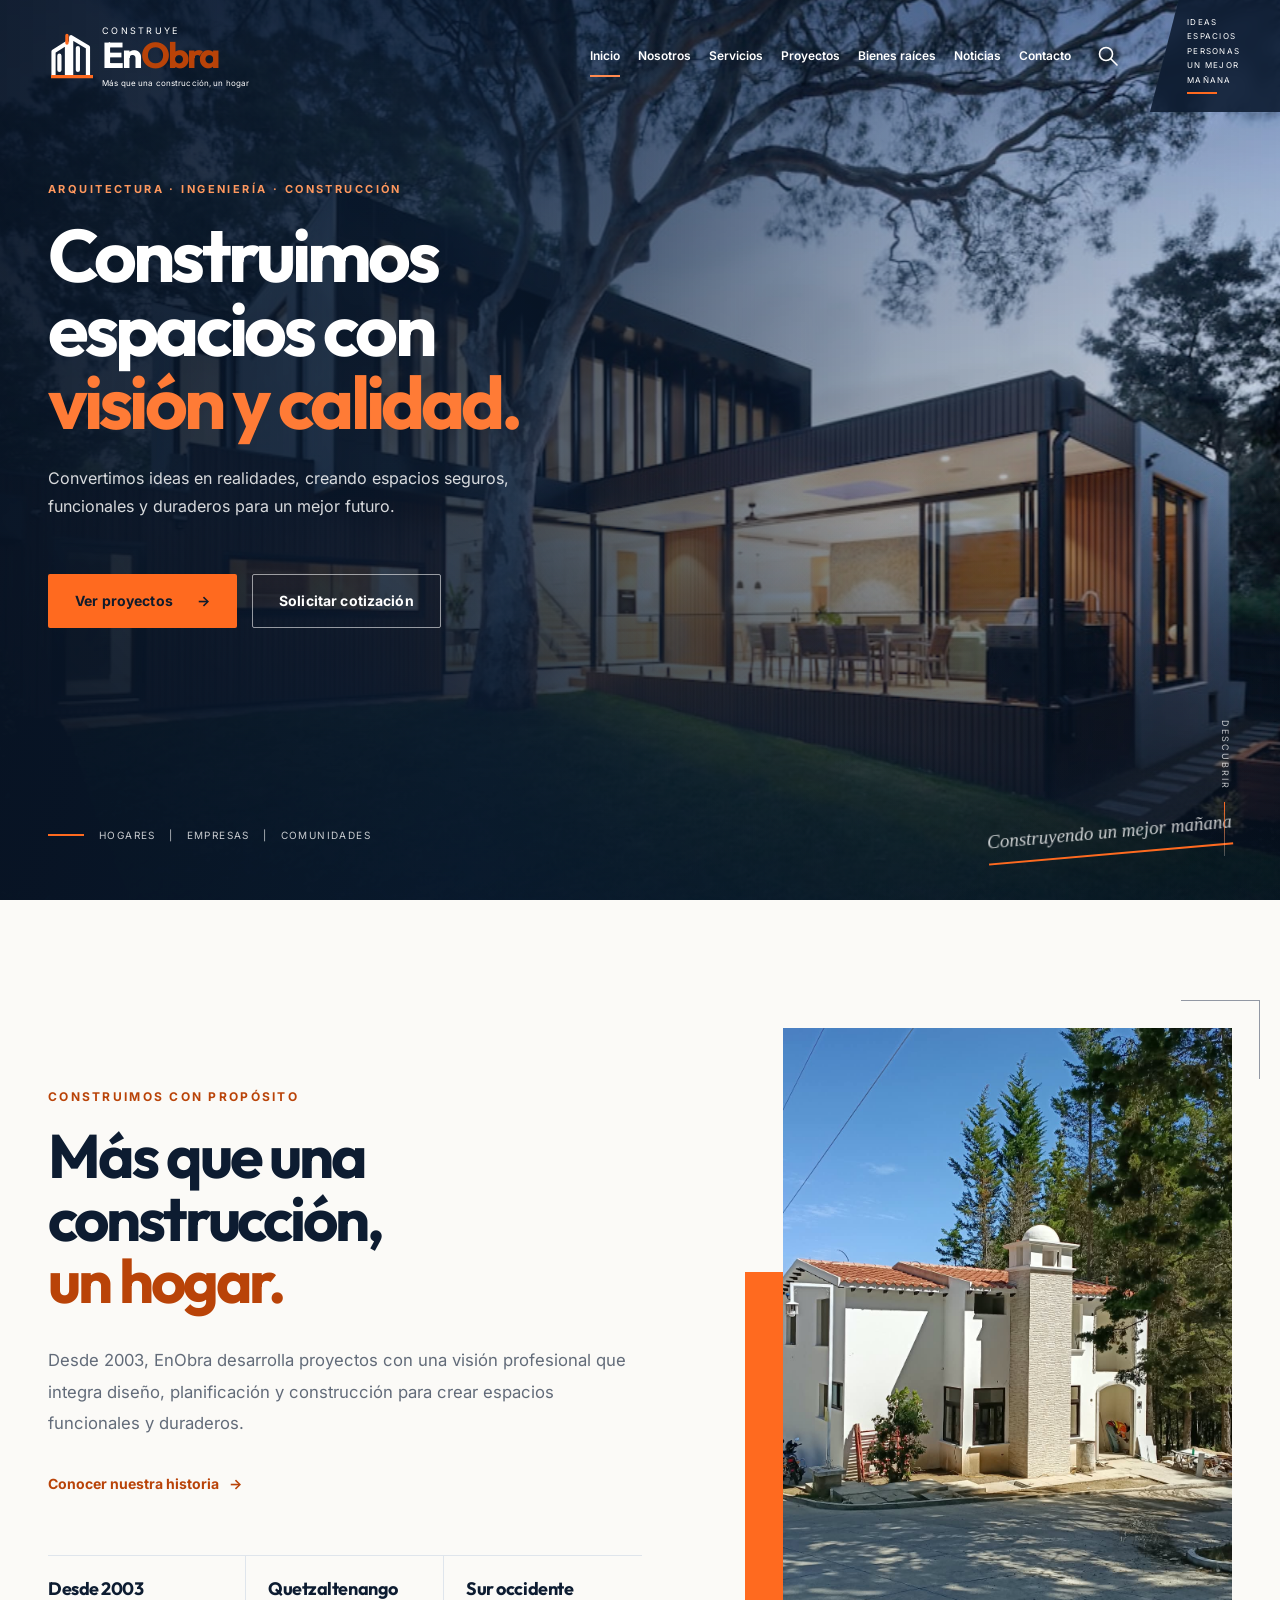
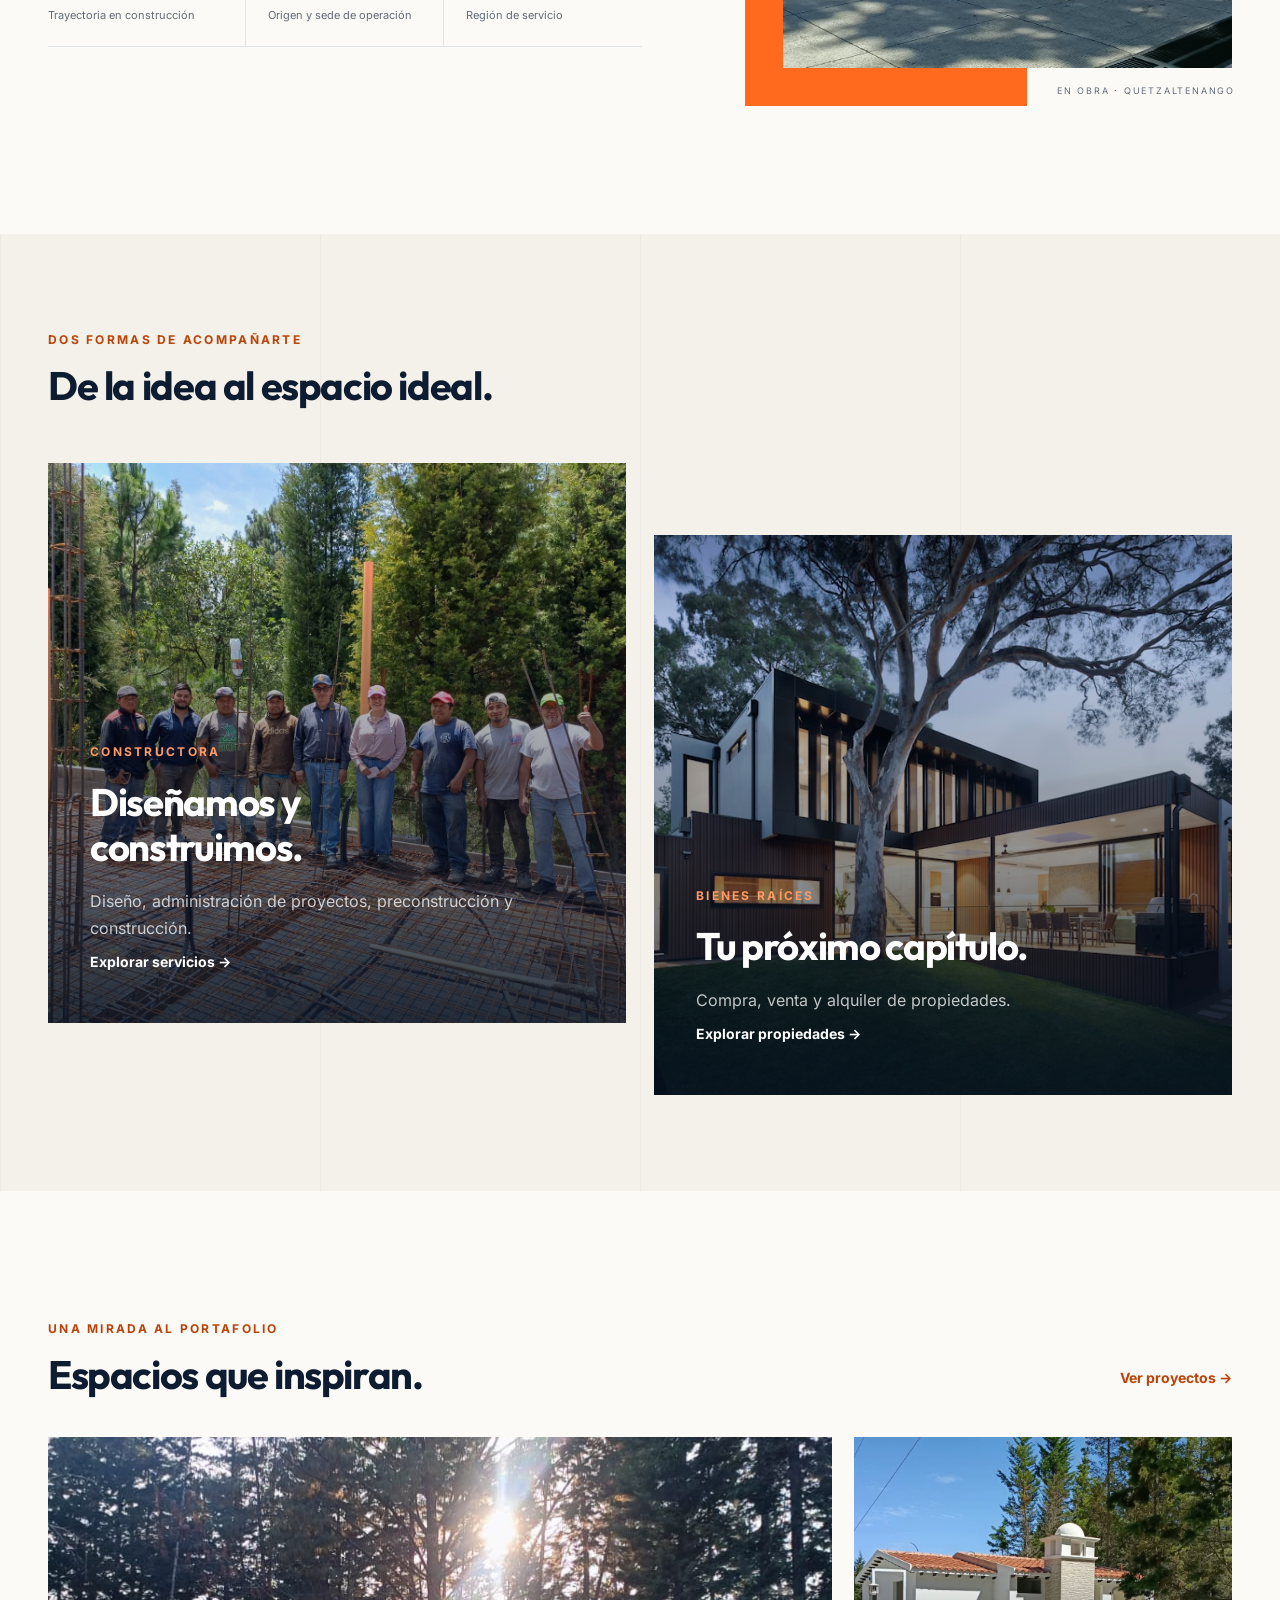
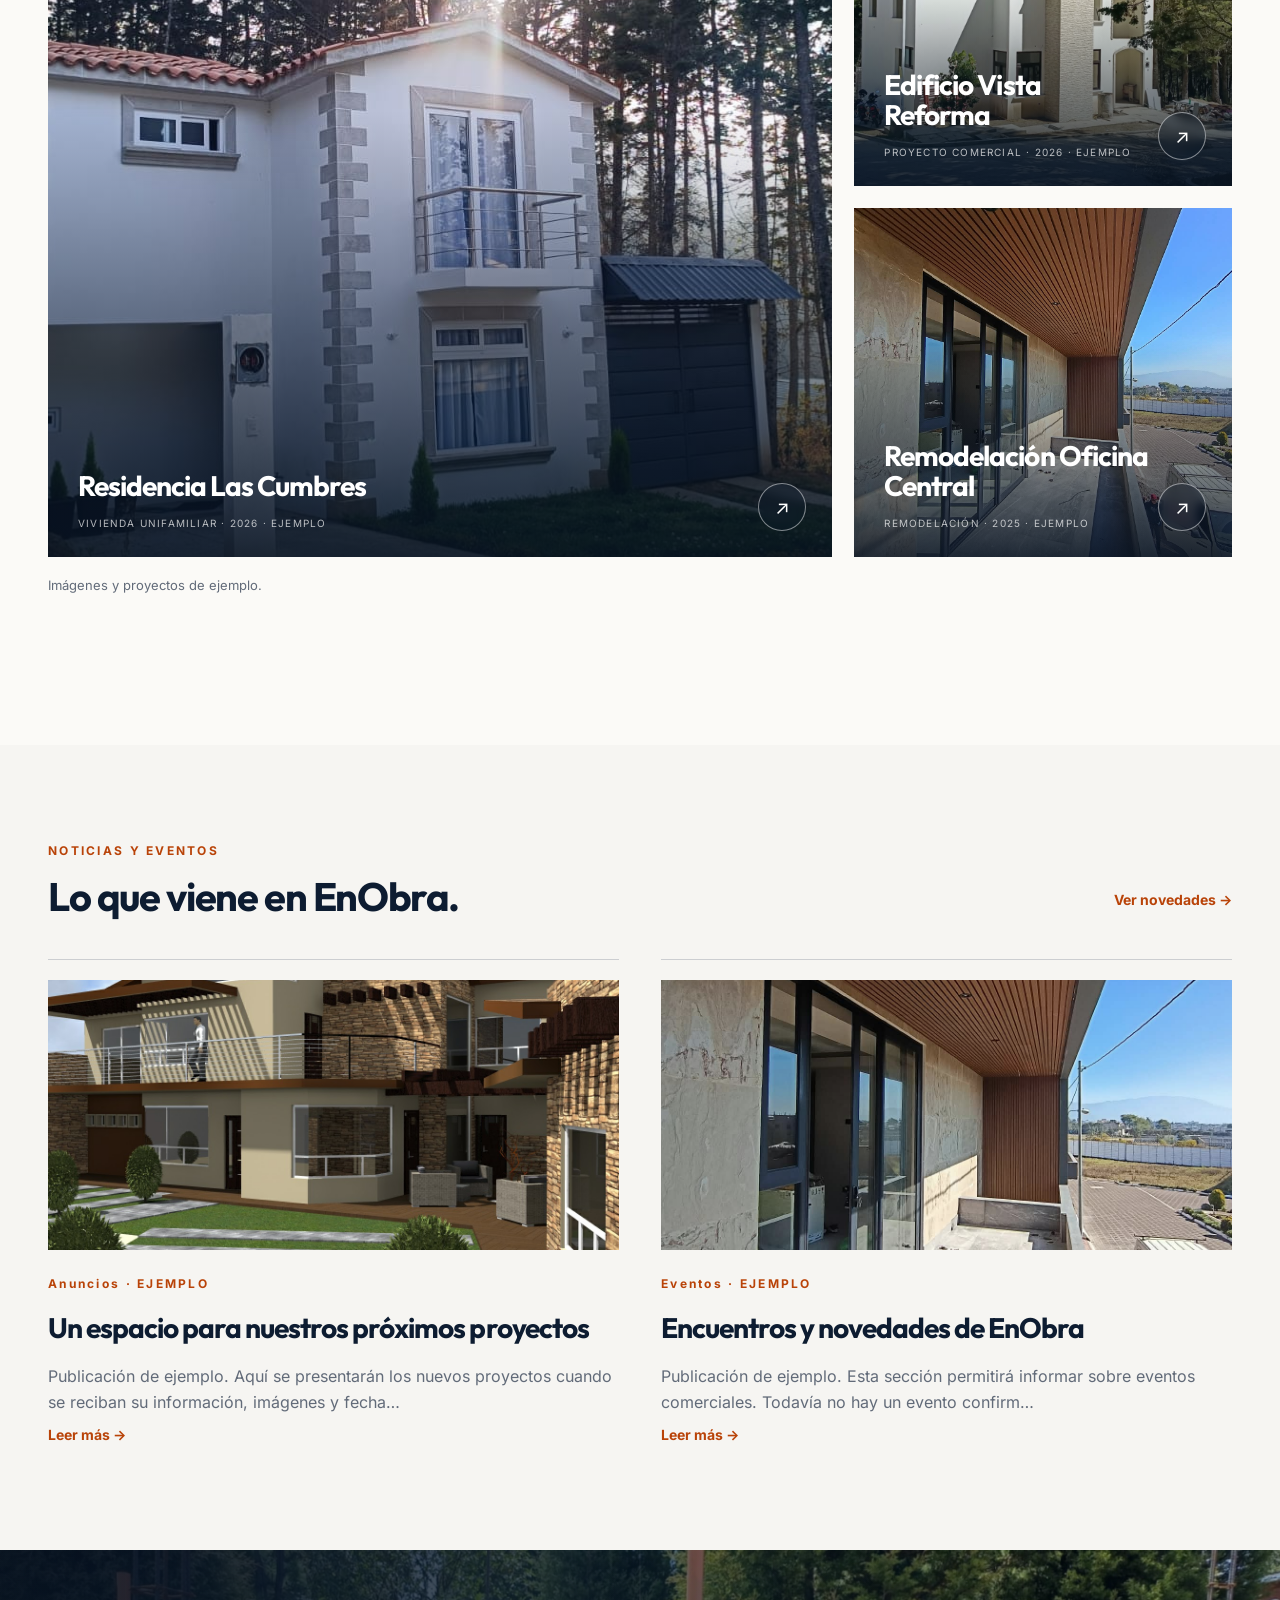
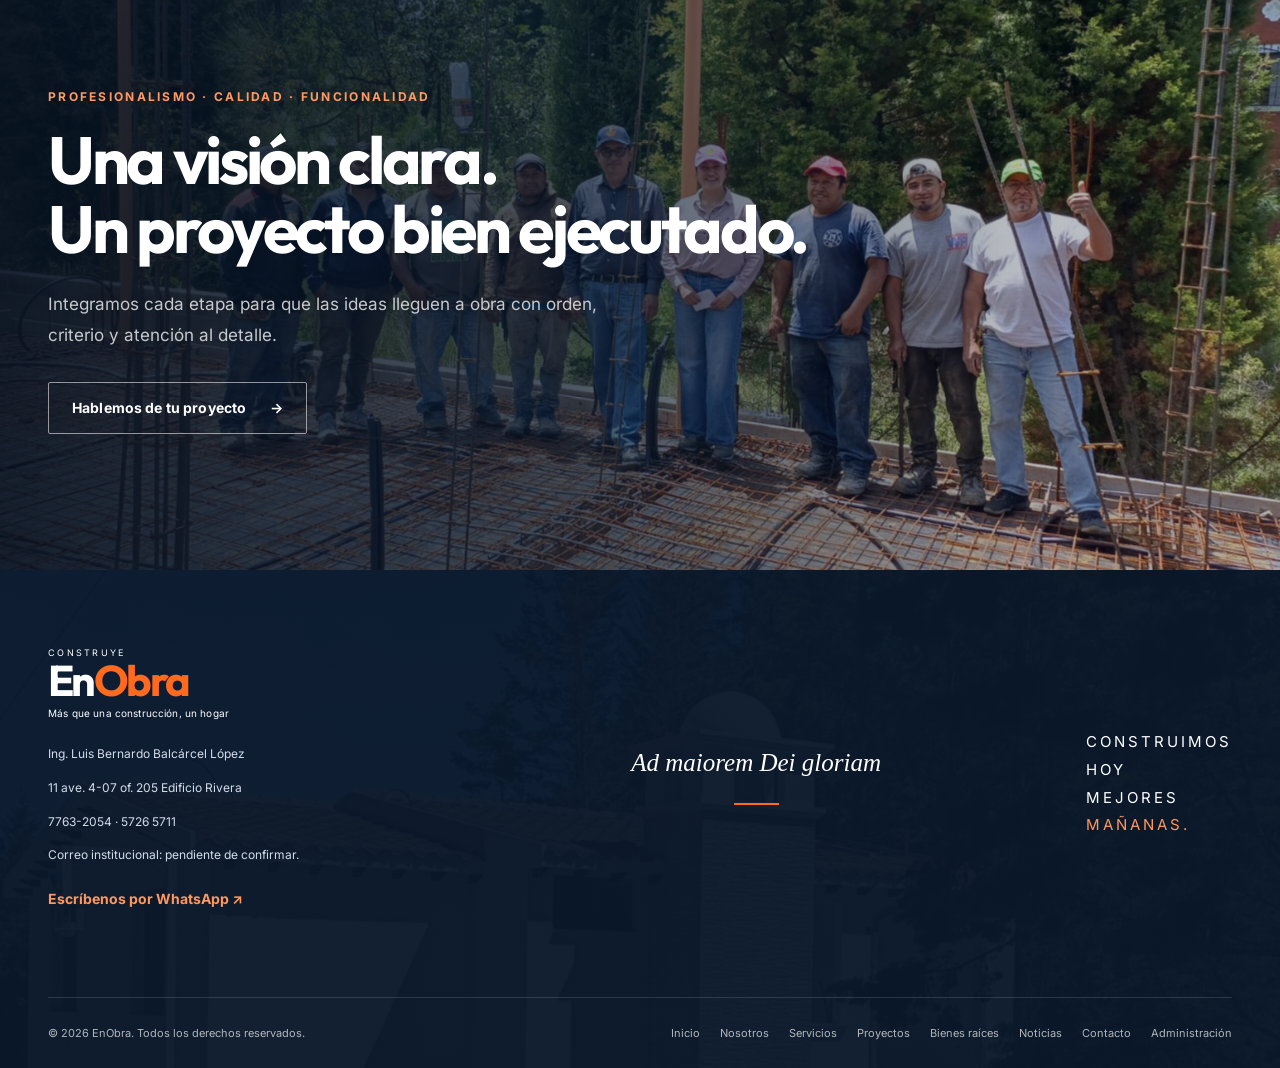
==== commit 5b97e3d1: "Rediseño de interfaz y mejoras del sitio enObra" ====
--- a/index.html
+++ b/index.html
@@ -1 +1 @@
-<!DOCTYPE html><html lang="es"><head><meta charset="utf-8"><meta name="viewport" content="width=device-width,initial-scale=1"><title>Inicio | EnObra</title><meta name="description" content="Inicio. EnObra: diseño, construcción y bienes raíces en Quetzaltenango y la región sur occidental de Guatemala."><meta property="og:title" content="Inicio | EnObra"><meta property="og:type" content="website"><meta property="og:locale" content="es_GT"><meta property="og:image" content="assets/apartamento.jpg"><link rel="icon" href="assets/favicon.svg" type="image/svg+xml"><link rel="stylesheet" href="styles.css"><script src="data.js" defer></script><script src="store.js" defer></script><script src="main.js" defer></script></head><body data-page="index"><a class="skip" href="#main">Saltar al contenido</a><header id="header"><div class="header-inner"><a href="index.html" class="brand" aria-label="EnObra, inicio"><svg class="brand-icon" viewBox="0 0 50 54" aria-hidden="true"><path d="M3 49V21L19 11v38M24 49V4l20 12v33M10 26v17M32 17v26" fill="none" stroke="currentColor" stroke-width="5"/><path d="M0 51h50M19 11V2" stroke="#FF6A1F" stroke-width="4"/></svg><span><small>CONSTRUYE</small><strong>En<span>Obra</span></strong><em>Más que una construcción, un hogar</em></span></a><nav id="navigation" aria-label="Navegación principal"><a href="index.html">Inicio</a><a href="nosotros.html">Nosotros</a><a href="servicios.html">Servicios</a><a href="proyectos.html">Proyectos</a><a href="bienes-raices.html">Bienes raíces</a><a href="noticias.html">Noticias</a><a href="contacto.html">Contacto</a></nav><button class="icon-button" id="search-open" aria-label="Abrir buscador"><svg viewBox="0 0 24 24" aria-hidden="true"><circle cx="10" cy="10" r="6.5"/><path d="m15 15 6 6"/></svg></button><button class="icon-button menu-toggle" id="menu-toggle" aria-controls="navigation" aria-expanded="false" aria-label="Abrir menú"><span></span><span></span><span></span></button></div><div class="header-manifesto" aria-hidden="true">IDEAS<br>ESPACIOS<br>PERSONAS<br>UN MEJOR MAÑANA<i></i></div></header><main id="main"><section id="inicio" class="hero"><img src="assets/apartamento.jpg" alt="Casa contemporánea con ventanales amplios, jardín e iluminación cálida" fetchpriority="high" width="1800" height="1200"><div class="hero-overlay"></div><div class="container hero-content"><p class="eyebrow">ARQUITECTURA · INGENIERÍA · CONSTRUCCIÓN</p><h1>Construimos<br>espacios con<br><span>visión y calidad.</span></h1><p class="hero-description">Convertimos ideas en realidades, creando espacios seguros, funcionales y duraderos para un mejor futuro.</p><div class="hero-actions"><a href="proyectos.html" class="button primary">Ver proyectos <span>→</span></a><a class="button outline" href="contacto.html?asunto=Construcci%C3%B3n">Solicitar cotización</a></div><div class="hero-bottom"><span class="micro">HOGARES &nbsp; | &nbsp; EMPRESAS &nbsp; | &nbsp; COMUNIDADES</span><em>Construyendo un mejor mañana</em></div></div></section><section class="section container home-about"><p class="eyebrow">CONSTRUIMOS CON PROPÓSITO</p><h2>Más que una construcción,<br>un hogar.</h2><p>Conoce a EnObra y nuestra forma de entender cada proyecto.</p><a class="text-link" href="nosotros.html">Quiénes somos →</a></section><section class="section tinted"><div class="container"><div class="section-heading"><div><p class="eyebrow">DOS FORMAS DE ACOMPAÑARTE</p><h2>De la idea al espacio ideal.</h2></div></div><div class="business-grid"><a href="servicios.html" class="business-card"><img src="assets/construccion.jpg" alt="Trabajo de construcción" loading="lazy"><div><p class="eyebrow">CONSTRUCTORA</p><h3>Diseñamos y construimos.</h3><p>Diseño, administración de proyectos, preconstrucción y construcción.</p><span class="text-link">Explorar servicios →</span></div></a><a href="bienes-raices.html" class="business-card"><img src="assets/apartamento.jpg" alt="Vivienda contemporánea ilustrativa" loading="lazy"><div><p class="eyebrow">BIENES RAÍCES</p><h3>Tu próximo capítulo.</h3><p>Compra, venta y alquiler de propiedades.</p><span class="text-link">Explorar propiedades →</span></div></a></div></div></section><section class="section container"><div class="section-heading"><div><p class="eyebrow">UNA MIRADA AL PORTAFOLIO</p><h2>Espacios que inspiran.</h2></div><a class="text-link" href="proyectos.html">Ver proyectos →</a></div><div id="home-projects" class="projects-grid"></div><p class="small muted">Imágenes y proyectos de ejemplo.</p></section><section class="section tinted"><div class="container"><div class="section-heading"><div><p class="eyebrow">NOTICIAS Y EVENTOS</p><h2>Lo que viene en EnObra.</h2></div><a class="text-link" href="noticias.html">Ver novedades →</a></div><div id="home-news" class="news-grid"></div></div></section></main><footer><div class="container footer-top"><div><a href="index.html" class="brand footer-brand"><span><small>CONSTRUYE</small><strong>En<span>Obra</span></strong><em>Más que una construcción, un hogar</em></span></a><div class="contact-info"></div></div><div class="footer-motto">Ad maiorem Dei gloriam<i></i></div><div class="footer-manifesto">CONSTRUIMOS<br>HOY<br>MEJORES<br><span>MAÑANAS.</span></div></div><div class="container footer-bottom"><p>© <span id="year"></span> EnObra. Todos los derechos reservados.</p><nav aria-label="Navegación del pie"><a href="index.html">Inicio</a><a href="nosotros.html">Nosotros</a><a href="servicios.html">Servicios</a><a href="proyectos.html">Proyectos</a><a href="bienes-raices.html">Bienes raíces</a><a href="noticias.html">Noticias</a><a href="contacto.html">Contacto</a><a href="admin.html">Administración</a></nav></div></footer><button id="back-top" class="icon-button" aria-label="Volver arriba" hidden>↑</button><div id="toast" role="status" aria-live="polite"></div><dialog id="modal" aria-modal="true" aria-labelledby="modal-title"><button id="modal-close" class="icon-button modal-close" aria-label="Cerrar ventana">×</button><div id="modal-content"></div></dialog><noscript><p class="noscript">Activa JavaScript para consultar el contenido interactivo. Teléfono: 7763-2054.</p></noscript></body></html>+<!DOCTYPE html><html lang="es"><head><meta charset="utf-8"><meta name="viewport" content="width=device-width,initial-scale=1"><title>Inicio | EnObra</title><meta name="description" content="Inicio. EnObra: diseño, construcción y bienes raíces en Quetzaltenango y la región sur occidental de Guatemala."><meta property="og:title" content="Inicio | EnObra"><meta property="og:type" content="website"><meta property="og:locale" content="es_GT"><meta property="og:image" content="assets/apartamento.jpg"><link rel="icon" href="assets/favicon.svg" type="image/svg+xml"><link rel="preload" as="image" href="assets/apartamento.jpg" fetchpriority="high"><link rel="stylesheet" href="styles.css?v=3"><script src="data.js" defer></script><script src="store.js" defer></script><script src="main.js?v=3" defer></script></head><body data-page="index"><a class="skip" href="#main">Saltar al contenido</a><header id="header"><div class="header-inner"><a href="index.html" class="brand" aria-label="EnObra, inicio"><svg class="brand-icon" viewBox="0 0 50 54" aria-hidden="true"><path d="M3 49V21L19 11v38M24 49V4l20 12v33M10 26v17M32 17v26" fill="none" stroke="currentColor" stroke-width="5"/><path d="M0 51h50M19 11V2" stroke="#FF6A1F" stroke-width="4"/></svg><span><small>CONSTRUYE</small><strong>En<span>Obra</span></strong><em>Más que una construcción, un hogar</em></span></a><nav id="navigation" aria-label="Navegación principal"><a href="index.html">Inicio</a><a href="nosotros.html">Nosotros</a><a href="servicios.html">Servicios</a><a href="proyectos.html">Proyectos</a><a href="bienes-raices.html">Bienes raíces</a><a href="noticias.html">Noticias</a><a href="contacto.html">Contacto</a></nav><button class="icon-button" id="search-open" aria-label="Abrir buscador"><svg viewBox="0 0 24 24" aria-hidden="true"><circle cx="10" cy="10" r="6.5"/><path d="m15 15 6 6"/></svg></button><button class="icon-button menu-toggle" id="menu-toggle" aria-controls="navigation" aria-expanded="false" aria-label="Abrir menú"><span></span><span></span><span></span></button></div><div class="header-manifesto" aria-hidden="true">IDEAS<br>ESPACIOS<br>PERSONAS<br>UN MEJOR MAÑANA<i></i></div></header><main id="main"><section id="inicio" class="hero"><img class="parallax-media" data-parallax="0.055" src="assets/apartamento.jpg" alt="Casa contemporánea con ventanales amplios, jardín e iluminación cálida" fetchpriority="high" width="1800" height="1200"><div class="hero-overlay"></div><div class="container hero-content"><p class="eyebrow">ARQUITECTURA · INGENIERÍA · CONSTRUCCIÓN</p><h1>Construimos<br>espacios con<br><span>visión y calidad.</span></h1><p class="hero-description">Convertimos ideas en realidades, creando espacios seguros, funcionales y duraderos para un mejor futuro.</p><div class="hero-actions"><a href="proyectos.html" class="button primary">Ver proyectos <span>→</span></a><a class="button outline" href="contacto.html?asunto=Construcci%C3%B3n">Solicitar cotización</a></div><div class="hero-bottom"><span class="micro">HOGARES &nbsp; | &nbsp; EMPRESAS &nbsp; | &nbsp; COMUNIDADES</span><em>Construyendo un mejor mañana</em></div><a class="scroll-cue" href="#proposito" aria-label="Descubrir más"><span>DESCUBRIR</span><i></i></a></div></section><section id="proposito" class="section container home-about editorial-split"><div class="home-about-copy"><p class="eyebrow">CONSTRUIMOS CON PROPÓSITO</p><h2>Más que una construcción,<br><span>un hogar.</span></h2><p class="home-about-lead">Desde 2003, EnObra desarrolla proyectos con una visión profesional que integra diseño, planificación y construcción para crear espacios funcionales y duraderos.</p><a class="text-link" href="nosotros.html">Conocer nuestra historia <span>→</span></a><div class="home-proof" aria-label="Datos de EnObra"><div><strong>Desde 2003</strong><small>Trayectoria en construcción</small></div><div><strong>Quetzaltenango</strong><small>Origen y sede de operación</small></div><div><strong>Sur occidente</strong><small>Región de servicio</small></div></div></div><figure class="home-about-visual"><div class="image-frame"><img src="assets/IMG-20260910-WA0082.jpg" alt="Referencia fotográfica de vivienda y obra" loading="lazy" decoding="async" width="1200" height="1600"></div><figcaption>EN OBRA · QUETZALTENANGO</figcaption></figure></section><section class="section tinted home-business-section"><div class="container"><div class="section-heading"><div><p class="eyebrow">DOS FORMAS DE ACOMPAÑARTE</p><h2>De la idea al espacio ideal.</h2></div></div><div class="business-grid"><a href="servicios.html" class="business-card"><img src="assets/construccion.jpg" alt="Trabajo de construcción" loading="lazy"><div><p class="eyebrow">CONSTRUCTORA</p><h3>Diseñamos y construimos.</h3><p>Diseño, administración de proyectos, preconstrucción y construcción.</p><span class="text-link">Explorar servicios →</span></div></a><a href="bienes-raices.html" class="business-card"><img src="assets/apartamento.jpg" alt="Vivienda contemporánea ilustrativa" loading="lazy"><div><p class="eyebrow">BIENES RAÍCES</p><h3>Tu próximo capítulo.</h3><p>Compra, venta y alquiler de propiedades.</p><span class="text-link">Explorar propiedades →</span></div></a></div></div></section><section class="section container portfolio-showcase"><div class="section-heading"><div><p class="eyebrow">UNA MIRADA AL PORTAFOLIO</p><h2>Espacios que inspiran.</h2></div><a class="text-link" href="proyectos.html">Ver proyectos →</a></div><div id="home-projects" class="projects-grid"></div><p class="small muted">Imágenes y proyectos de ejemplo.</p></section><section class="section tinted home-news-section"><div class="container"><div class="section-heading"><div><p class="eyebrow">NOTICIAS Y EVENTOS</p><h2>Lo que viene en EnObra.</h2></div><a class="text-link" href="noticias.html">Ver novedades →</a></div><div id="home-news" class="news-grid"></div></div></section><section class="impact-banner" aria-label="Filosofía de trabajo"><img class="parallax-media" data-parallax="0.035" src="assets/construccion.jpg" alt="Equipo trabajando en una obra de construcción" loading="lazy" decoding="async" width="1600" height="1200"><div class="impact-overlay"></div><div class="container impact-content"><p class="eyebrow">PROFESIONALISMO · CALIDAD · FUNCIONALIDAD</p><h2>Una visión clara.<br>Un proyecto bien ejecutado.</h2><p>Integramos cada etapa para que las ideas lleguen a obra con orden, criterio y atención al detalle.</p><a class="button impact-button" href="contacto.html?asunto=Construcci%C3%B3n">Hablemos de tu proyecto <span>→</span></a></div></section></main><footer><div class="container footer-top"><div><a href="index.html" class="brand footer-brand"><span><small>CONSTRUYE</small><strong>En<span>Obra</span></strong><em>Más que una construcción, un hogar</em></span></a><div class="contact-info"></div></div><div class="footer-motto">Ad maiorem Dei gloriam<i></i></div><div class="footer-manifesto">CONSTRUIMOS<br>HOY<br>MEJORES<br><span>MAÑANAS.</span></div></div><div class="container footer-bottom"><p>© <span id="year"></span> EnObra. Todos los derechos reservados.</p><nav aria-label="Navegación del pie"><a href="index.html">Inicio</a><a href="nosotros.html">Nosotros</a><a href="servicios.html">Servicios</a><a href="proyectos.html">Proyectos</a><a href="bienes-raices.html">Bienes raíces</a><a href="noticias.html">Noticias</a><a href="contacto.html">Contacto</a><a href="admin.html">Administración</a></nav></div></footer><button id="back-top" class="icon-button" aria-label="Volver arriba" hidden>↑</button><div id="toast" role="status" aria-live="polite"></div><dialog id="modal" aria-modal="true" aria-labelledby="modal-title"><button id="modal-close" class="icon-button modal-close" aria-label="Cerrar ventana">×</button><div id="modal-content"></div></dialog><noscript><p class="noscript">Activa JavaScript para consultar el contenido interactivo. Teléfono: 7763-2054.</p></noscript></body></html>
--- a/styles.css
+++ b/styles.css
@@ -78,3 +78,242 @@
 @media(max-width:1024px){.header-inner .brand{gap:5px}.header-inner nav{gap:10px}.header-inner nav a{font-size:11px}.header-inner{gap:10px}.service-items{columns:1}.mission-grid{gap:45px}.business-card>img{height:240px}}
 @media(max-width:768px){body:not([data-page="index"]) main{padding-top:80px}.header-inner nav a{font-size:15px}.page-intro{padding:25px 0 45px}.institutional,.mission-grid,.service-detail,.property-detail-columns{grid-template-columns:1fr;gap:35px}.institutional aside{position:static}.institutional aside img{height:320px;aspect-ratio:auto}.service-detail{padding-bottom:40px;margin-bottom:35px}.service-detail>div>img{height:280px}.business-card>div,.news-card>div{padding:22px}.business-card h3{font-size:26px}.detail-gallery>img{height:350px}.admin-row{gap:15px;flex-wrap:wrap}.admin-row-actions{margin-left:0}.admin-heading{display:block}.admin-heading>.button{margin-top:20px}.profile-card{padding:22px}.profile-card span{font-size:21px}.admin-tabs{gap:6px}.admin-tabs button{font-size:12px;padding:10px}.footer-bottom nav{gap:12px}.detail-page h1{font-size:36px}}
 @media(max-width:480px){.business-grid,.news-grid,.principles-grid,.profile-grid{grid-template-columns:1fr}.detail-gallery>img{height:260px}.thumbnails img{width:80px;height:60px}.admin-row>img{width:80px;height:65px}.admin-row>div:nth-child(2){flex:1;min-width:120px}.admin-row-actions{width:100%;justify-content:flex-end}.service-items{columns:1}.page-intro h1{font-size:36px}.admin-backups{padding:22px}.admin-backups .modal-actions{align-items:stretch}.property-summary{padding:22px}.service-detail>div>img{height:250px}.profile-grid{gap:16px}}
+
+/* ============================================================
+   EnObra · refinamiento visual 2026
+   Movimiento ligero, composición editorial y parallax eficiente.
+   ============================================================ */
+:root{
+  --paper:#fbfaf7;
+  --warm:#f4f1eb;
+  --ink:#0d1c31;
+  --line-soft:#d9dfe6;
+  --shadow-soft:0 18px 55px rgba(13,28,49,.08);
+  --shadow-hover:0 24px 70px rgba(13,28,49,.14);
+}
+body{background:var(--paper);color:var(--ink);text-rendering:optimizeLegibility}
+main{overflow:hidden}
+.section{position:relative}
+.section-heading h2{max-width:760px}
+.section-heading .eyebrow{margin-bottom:12px}
+.text-link{position:relative;gap:10px}
+.text-link:after{content:"";position:absolute;left:0;bottom:3px;width:0;height:1px;background:currentColor;transition:width .3s var(--ease)}
+.text-link:hover:after{width:100%}
+.button{border-radius:2px;letter-spacing:.01em}
+.primary{color:#101b2b}
+
+/* Home header overlays the hero, becoming a light glass surface on scroll. */
+body[data-page="index"] header{background:transparent;color:white;box-shadow:none}
+body[data-page="index"] header:not(.scrolled) .header-inner{height:112px}
+body[data-page="index"] header:not(.scrolled) .header-inner nav a,
+body[data-page="index"] header:not(.scrolled) .brand,
+body[data-page="index"] header:not(.scrolled) #search-open{color:white}
+body[data-page="index"] header:not(.scrolled) .menu-toggle span{background:white}
+body[data-page="index"] header:not(.scrolled) .header-inner nav a:after{background:#ff8a50}
+body[data-page="index"] header.scrolled{background:rgba(255,255,255,.93);color:var(--navy);backdrop-filter:blur(14px);-webkit-backdrop-filter:blur(14px);border-bottom:1px solid rgba(18,35,63,.07);box-shadow:0 10px 35px rgba(18,35,63,.08)}
+body[data-page="index"] .header-manifesto{background:rgba(13,28,49,.88);backdrop-filter:blur(8px);-webkit-backdrop-filter:blur(8px)}
+body:not([data-page="index"]) header{background:rgba(255,255,255,.96);backdrop-filter:blur(12px);-webkit-backdrop-filter:blur(12px);border-bottom:1px solid rgba(18,35,63,.06)}
+
+/* Hero */
+body[data-page="index"] .hero{margin-top:0;min-height:min(900px,100svh);height:min(900px,100svh);isolation:isolate}
+.hero>img.parallax-media{inset:-4% 0;height:108%;width:100%;transform:translate3d(0,var(--parallax-y,0px),0) scale(1.035);will-change:transform}
+.hero-overlay{z-index:1;background:linear-gradient(90deg,rgba(8,20,37,.93) 0%,rgba(10,27,49,.79) 37%,rgba(13,34,60,.36) 70%,rgba(13,34,60,.16) 100%),linear-gradient(0deg,rgba(7,18,33,.76) 0%,transparent 48%)}
+.hero:after{content:"";position:absolute;inset:0;z-index:1;pointer-events:none;background:linear-gradient(90deg,transparent calc(25% - .5px),rgba(255,255,255,.055) 25%,transparent calc(25% + .5px),transparent calc(50% - .5px),rgba(255,255,255,.05) 50%,transparent calc(50% + .5px),transparent calc(75% - .5px),rgba(255,255,255,.045) 75%,transparent calc(75% + .5px))}
+body[data-page="index"] .hero-content{z-index:2;padding-top:clamp(175px,20vh,215px);padding-bottom:45px;min-height:100%;display:flex;flex-direction:column;align-items:flex-start}
+.hero .eyebrow{letter-spacing:.22em;margin-bottom:20px}
+.hero h1{font-size:clamp(52px,5.8vw,88px);max-width:790px;line-height:.99;letter-spacing:-.052em;text-wrap:balance}
+.hero h1 span{display:inline-block;color:#ff7b36}
+.hero-description{font-size:clamp(15px,1.25vw,18px);line-height:1.75;max-width:500px;color:rgba(255,255,255,.84)}
+.hero-actions{margin-top:34px}
+.hero-actions .button{min-height:54px;padding-inline:26px}
+.hero-bottom{margin-top:auto;width:100%;padding-top:50px;color:rgba(255,255,255,.78)}
+.scroll-cue{position:absolute;right:0;bottom:44px;display:flex;align-items:center;gap:12px;font-size:9px;letter-spacing:.22em;color:rgba(255,255,255,.72);writing-mode:vertical-rl;z-index:3}
+.scroll-cue i{display:block;width:1px;height:54px;background:linear-gradient(var(--orange),rgba(255,255,255,.25));animation:cue 1.9s var(--ease) infinite}
+@keyframes cue{0%,100%{transform:scaleY(.65);transform-origin:top;opacity:.55}50%{transform:scaleY(1);opacity:1}}
+
+/* Home about: editorial split instead of a centered flat block. */
+.home-about{max-width:none;text-align:left;display:grid;grid-template-columns:minmax(0,1fr) minmax(360px,.82fr);gap:clamp(60px,8vw,120px);align-items:center;padding-block:clamp(90px,10vw,150px)}
+.home-about-copy{max-width:690px}
+.home-about h2{font-size:clamp(42px,4.8vw,66px);line-height:1.02;letter-spacing:-.05em}
+.home-about h2 span{color:var(--orange-text)}
+.home-about-lead{font-size:clamp(16px,1.3vw,19px);line-height:1.9;color:var(--text-secondary);max-width:620px;margin:32px 0 24px}
+.home-proof{display:grid;grid-template-columns:repeat(3,1fr);margin-top:52px;border-top:1px solid var(--line);border-bottom:1px solid var(--line)}
+.home-proof>div{padding:22px 22px 22px 0;border-right:1px solid var(--line)}
+.home-proof>div+div{padding-left:22px}
+.home-proof>div:last-child{border-right:0}
+.home-proof strong{display:block;font-family:var(--heading);font-size:18px;line-height:1.2;letter-spacing:-.025em}
+.home-proof small{display:block;color:var(--text-secondary);font-size:11px;line-height:1.55;margin-top:7px}
+.home-about-visual{margin:0;position:relative;padding:0 0 38px 38px}
+.home-about-visual:before{content:"";position:absolute;left:0;bottom:0;width:58%;height:64%;background:var(--orange);z-index:0}
+.home-about-visual:after{content:"";position:absolute;right:-28px;top:-28px;width:78px;height:78px;border-top:1px solid var(--navy);border-right:1px solid var(--navy);opacity:.45}
+.image-frame{position:relative;z-index:1;overflow:hidden;background:var(--warm)}
+.home-about-visual img{height:clamp(460px,50vw,640px);object-position:center;transition:transform .8s var(--ease)}
+.home-about-visual:hover img{transform:scale(1.025)}
+.home-about-visual figcaption{position:absolute;z-index:2;right:-3px;bottom:7px;font-size:9px;letter-spacing:.2em;color:var(--text-secondary)}
+
+/* Two business areas: large photographic editorial cards. */
+.home-business-section{background:var(--warm);overflow:hidden}
+.home-business-section:before{content:"";position:absolute;inset:0;background:linear-gradient(90deg,rgba(18,35,63,.035) 1px,transparent 1px);background-size:25% 100%;pointer-events:none}
+.home-business-section .section-heading{margin-bottom:55px}
+.home-business-section .business-grid{gap:28px;align-items:start}
+.home-business-section .business-card{position:relative;height:560px;border:0;border-radius:0;box-shadow:none;background:var(--navy);overflow:hidden;isolation:isolate}
+.home-business-section .business-card:nth-child(2){margin-top:72px}
+.home-business-section .business-card>img{position:absolute;inset:0;height:100%;width:100%;transition:transform .9s var(--ease),filter .5s var(--ease)}
+.home-business-section .business-card:before{content:"";position:absolute;inset:0;z-index:1;background:linear-gradient(180deg,rgba(7,18,33,.05) 15%,rgba(7,18,33,.84) 100%);transition:background .45s var(--ease)}
+.home-business-section .business-card>div{position:absolute;z-index:2;left:0;right:0;bottom:0;padding:42px;color:white}
+.home-business-section .business-card .eyebrow{color:#ff9a65}
+.home-business-section .business-card h3{font-size:clamp(30px,3vw,43px);max-width:420px;color:white}
+.home-business-section .business-card p:not(.eyebrow){color:rgba(255,255,255,.75);max-width:460px;line-height:1.7}
+.home-business-section .business-card .text-link{color:white}
+.home-business-section .business-card:hover{transform:translateY(-6px);box-shadow:var(--shadow-hover)}
+.home-business-section .business-card:hover>img{transform:scale(1.045)}
+.home-business-section .business-card:hover:before{background:linear-gradient(180deg,rgba(7,18,33,.1) 0%,rgba(7,18,33,.9) 100%)}
+
+/* Home portfolio: one dominant work + two supporting works. */
+.portfolio-showcase{padding-block:clamp(100px,10vw,145px)}
+#home-projects{display:grid;grid-template-columns:minmax(0,1.35fr) minmax(280px,.65fr);grid-template-rows:repeat(2,minmax(260px,1fr));gap:22px;height:720px}
+#home-projects .project-card{position:relative;overflow:hidden;background:var(--navy);min-width:0}
+#home-projects .project-card:first-child{grid-row:1 / 3}
+#home-projects .project-image{height:100%;border-radius:0}
+#home-projects .project-image:after{content:"";position:absolute;inset:0;background:linear-gradient(180deg,transparent 38%,rgba(7,18,33,.88) 100%);z-index:1;transition:background .35s var(--ease)}
+#home-projects .project-image img{height:100%;aspect-ratio:auto;transform:scale(1.001);transition:transform .85s var(--ease)}
+#home-projects .project-image span{z-index:3;inset:auto 26px 26px auto;width:48px;height:48px;border:1px solid rgba(255,255,255,.48);border-radius:50%;font-size:0;opacity:1;background:rgba(10,27,49,.24);backdrop-filter:blur(5px)}
+#home-projects .project-image span:after{content:"↗";font-size:19px}
+#home-projects .project-card h3,#home-projects .project-card p{position:absolute;z-index:2;left:30px;right:82px;color:white;margin:0}
+#home-projects .project-card h3{bottom:56px;font-size:clamp(22px,2.2vw,34px);line-height:1.08}
+#home-projects .project-card p{bottom:26px;border:0;padding:0;color:rgba(255,255,255,.7);font-size:10px;letter-spacing:.12em;text-transform:uppercase}
+#home-projects .project-card:hover .project-image img{transform:scale(1.045)}
+#home-projects .project-card:hover .project-image:after{background:linear-gradient(180deg,rgba(7,18,33,.04) 26%,rgba(7,18,33,.93) 100%)}
+.portfolio-showcase>.small{margin-top:18px}
+
+/* News: lighter, editorial cards with less UI chrome. */
+.home-news-section{background:#f6f5f2}
+.home-news-section .news-grid{gap:42px}
+.home-news-section .news-card{border:0;border-top:1px solid rgba(18,35,63,.18);border-radius:0;background:transparent;display:grid;grid-template-columns:1fr;box-shadow:none;padding-top:20px}
+.home-news-section .news-card img{height:270px;aspect-ratio:auto;filter:saturate(.88);transition:transform .7s var(--ease),filter .4s}
+.home-news-section .news-card>div{padding:24px 0 0}
+.home-news-section .news-card h3{font-size:clamp(24px,2.2vw,31px);line-height:1.16}
+.home-news-section .news-card:hover{transform:none}
+.home-news-section .news-card:hover img{transform:scale(1.018);filter:saturate(1)}
+
+/* Full-width visual punctuation, with only the image translated by parallax. */
+.impact-banner{position:relative;min-height:620px;color:white;overflow:hidden;isolation:isolate;display:flex;align-items:center}
+.impact-banner>img{position:absolute;inset:-6% 0;width:100%;height:112%;object-fit:cover;object-position:center;transform:translate3d(0,var(--parallax-y,0px),0) scale(1.035);will-change:transform;z-index:-3}
+.impact-overlay{position:absolute;inset:0;background:linear-gradient(90deg,rgba(7,18,33,.93) 0%,rgba(8,24,43,.72) 45%,rgba(8,24,43,.28) 80%);z-index:-2}
+.impact-banner:after{content:"";position:absolute;inset:0;background:linear-gradient(90deg,transparent 49.95%,rgba(255,255,255,.12) 50%,transparent 50.05%);z-index:-1}
+.impact-content{padding-block:110px}
+.impact-content .eyebrow{color:#ff9a65}
+.impact-content h2{font-size:clamp(44px,5.2vw,72px);line-height:1.03;max-width:760px;letter-spacing:-.05em}
+.impact-content>p:not(.eyebrow){max-width:560px;color:rgba(255,255,255,.76);font-size:17px;line-height:1.8;margin:27px 0 32px}
+.impact-button{background:transparent;color:white;border-color:rgba(255,255,255,.55)}
+.impact-button:hover{background:white;color:var(--navy);transform:translateY(-2px)}
+
+/* Editorial polish shared by interior pages. */
+.page-intro{position:relative;background:var(--warm);padding:70px 0 88px;overflow:hidden}
+.page-intro:after{content:"";position:absolute;right:-10%;top:-35%;width:50%;height:170%;border-left:1px solid rgba(18,35,63,.08);transform:skewX(-12deg);box-shadow:-120px 0 0 -119px rgba(18,35,63,.08),-240px 0 0 -239px rgba(18,35,63,.08);pointer-events:none}
+.page-intro>div{position:relative;z-index:1}
+.page-intro h1{font-size:clamp(44px,5vw,70px);line-height:1.01;letter-spacing:-.052em}
+.page-intro>div>p:last-child:not(.eyebrow){font-size:16px;line-height:1.8}
+.institutional aside img,.service-detail>div>img,.detail-gallery>img,.news-cover{border-radius:2px}
+.institutional blockquote{font-size:clamp(27px,2.5vw,36px);line-height:1.22;letter-spacing:-.035em}
+.principles-grid{gap:24px}
+.principles-grid article{border:0;border-top:2px solid var(--navy);border-radius:0;padding:26px 8px 12px 0;transition:transform .3s var(--ease),border-color .3s}
+.principles-grid article:hover{transform:translateY(-4px);border-color:var(--orange)}
+.service-detail{gap:clamp(45px,7vw,90px);padding-block:45px 90px}
+.service-detail:nth-child(even)>div:first-child{order:2}
+.service-detail>div>img{height:500px;box-shadow:var(--shadow-soft)}
+.service-detail h2{font-size:clamp(36px,3.8vw,52px)}
+.project-card .project-image{border-radius:2px}
+.projects-section .project-card{transition:transform .35s var(--ease)}
+.projects-section .project-card:hover{transform:translateY(-4px)}
+.news-card{border-radius:2px}
+.property-card{border-radius:4px;box-shadow:0 12px 38px rgba(18,35,63,.06)}
+.property-card:hover{box-shadow:var(--shadow-hover)}
+.contact-layout{align-items:start}
+#contact-form-container{background:white;padding:36px;box-shadow:var(--shadow-soft);border-top:3px solid var(--orange)}
+input,select,textarea{border-radius:2px;transition:border-color .2s,box-shadow .2s}
+input:focus,select:focus,textarea:focus{border-color:var(--blue);box-shadow:0 0 0 3px rgba(48,78,125,.1);outline:0}
+
+/* Reveal: classes are added only when JS and IntersectionObserver are available. */
+.reveal-item{opacity:0;transform:translate3d(0,24px,0);transition:opacity .72s var(--ease),transform .72s var(--ease);transition-delay:var(--reveal-delay,0ms)}
+.reveal-item.reveal-left{transform:translate3d(-26px,0,0)}
+.reveal-item.reveal-right{transform:translate3d(26px,0,0)}
+.reveal-item.is-visible{opacity:1;transform:translate3d(0,0,0)}
+
+/* Footer refinement */
+footer{position:relative;background:linear-gradient(rgba(9,23,42,.96),rgba(9,23,42,.96)),url('assets/edificio.jpg') center 35%/cover}
+.footer-top{padding-block:78px}
+.footer-bottom{padding-block:26px;color:rgba(255,255,255,.68)}
+
+@media(max-width:1024px){
+  body[data-page="index"] .hero{min-height:780px;height:780px}
+  .home-about{grid-template-columns:1fr 1fr;gap:50px}
+  .home-proof{grid-template-columns:1fr}
+  .home-proof>div,.home-proof>div+div{padding:14px 0;border-right:0;border-bottom:1px solid var(--line)}
+  .home-proof>div:last-child{border-bottom:0}
+  .home-business-section .business-card{height:500px}
+  #home-projects{height:620px}
+  .impact-banner{min-height:540px}
+}
+
+@media(max-width:768px){
+  body[data-page="index"] header:not(.scrolled) .header-inner{height:80px}
+  body[data-page="index"] header:not(.scrolled) #navigation{color:var(--navy)}
+  body[data-page="index"] header:not(.scrolled) #navigation a{color:var(--navy)}
+  body[data-page="index"] .hero{height:auto;min-height:720px}
+  body[data-page="index"] .hero-content{padding-top:145px;align-items:center;text-align:center}
+  .hero:after{background:linear-gradient(90deg,transparent calc(50% - .5px),rgba(255,255,255,.045) 50%,transparent calc(50% + .5px))}
+  .hero h1{font-size:clamp(46px,12vw,64px)}
+  .hero-bottom{margin-top:auto;padding-top:44px}
+  .scroll-cue{display:none}
+  .home-about{grid-template-columns:1fr;gap:55px;padding-block:85px}
+  .home-about-copy{max-width:none}
+  .home-about h2{font-size:clamp(39px,10vw,54px)}
+  .home-proof{grid-template-columns:repeat(3,1fr)}
+  .home-proof>div,.home-proof>div+div{padding:18px 12px 18px 0;border-right:1px solid var(--line);border-bottom:0}
+  .home-proof>div+div{padding-left:12px}
+  .home-proof>div:last-child{border-right:0}
+  .home-about-visual{max-width:560px;margin-left:auto;padding-left:28px}
+  .home-about-visual img{height:480px}
+  .home-business-section .business-grid{grid-template-columns:1fr;gap:24px}
+  .home-business-section .business-card,.home-business-section .business-card:nth-child(2){height:470px;margin-top:0}
+  .home-business-section .business-card>div{padding:30px}
+  #home-projects{height:auto;grid-template-columns:1fr;grid-template-rows:none;gap:18px}
+  #home-projects .project-card,#home-projects .project-card:first-child{grid-row:auto;height:420px}
+  #home-projects .project-card:not(:first-child){height:330px}
+  .home-news-section .news-grid{grid-template-columns:1fr;gap:36px}
+  .impact-banner{min-height:520px;text-align:left}
+  .impact-content{padding-block:85px}
+  .impact-content h2{font-size:clamp(40px,10vw,58px)}
+  .service-detail:nth-child(even)>div:first-child{order:0}
+  .service-detail>div>img{height:360px}
+  #contact-form-container{padding:28px}
+}
+
+@media(max-width:480px){
+  body[data-page="index"] .hero{min-height:680px}
+  body[data-page="index"] .hero-content{padding-top:130px}
+  .hero-actions{width:100%;margin-inline:0}
+  .hero-bottom{display:none}
+  .home-proof{grid-template-columns:1fr;margin-top:38px}
+  .home-proof>div,.home-proof>div+div{padding:14px 0;border-right:0;border-bottom:1px solid var(--line)}
+  .home-about-visual{padding:0 0 25px 22px}
+  .home-about-visual img{height:390px}
+  .home-business-section .business-card{height:430px}
+  .home-business-section .business-card>div{padding:25px}
+  #home-projects .project-card,#home-projects .project-card:first-child{height:360px}
+  #home-projects .project-card:not(:first-child){height:300px}
+  #home-projects .project-card h3{left:22px;bottom:54px;right:72px;font-size:24px}
+  #home-projects .project-card p{left:22px;bottom:22px;right:72px}
+  #home-projects .project-image span{right:20px;bottom:20px;width:44px;height:44px}
+  .impact-banner{min-height:500px}
+  .page-intro{padding:48px 0 62px}
+  .page-intro h1{font-size:clamp(37px,11vw,48px)}
+  #contact-form-container{padding:22px}
+}
+
+@media(prefers-reduced-motion:reduce){
+  .scroll-cue i{animation:none!important}
+  .parallax-media{transform:none!important;will-change:auto!important}
+  .reveal-item{opacity:1!important;transform:none!important}
+}
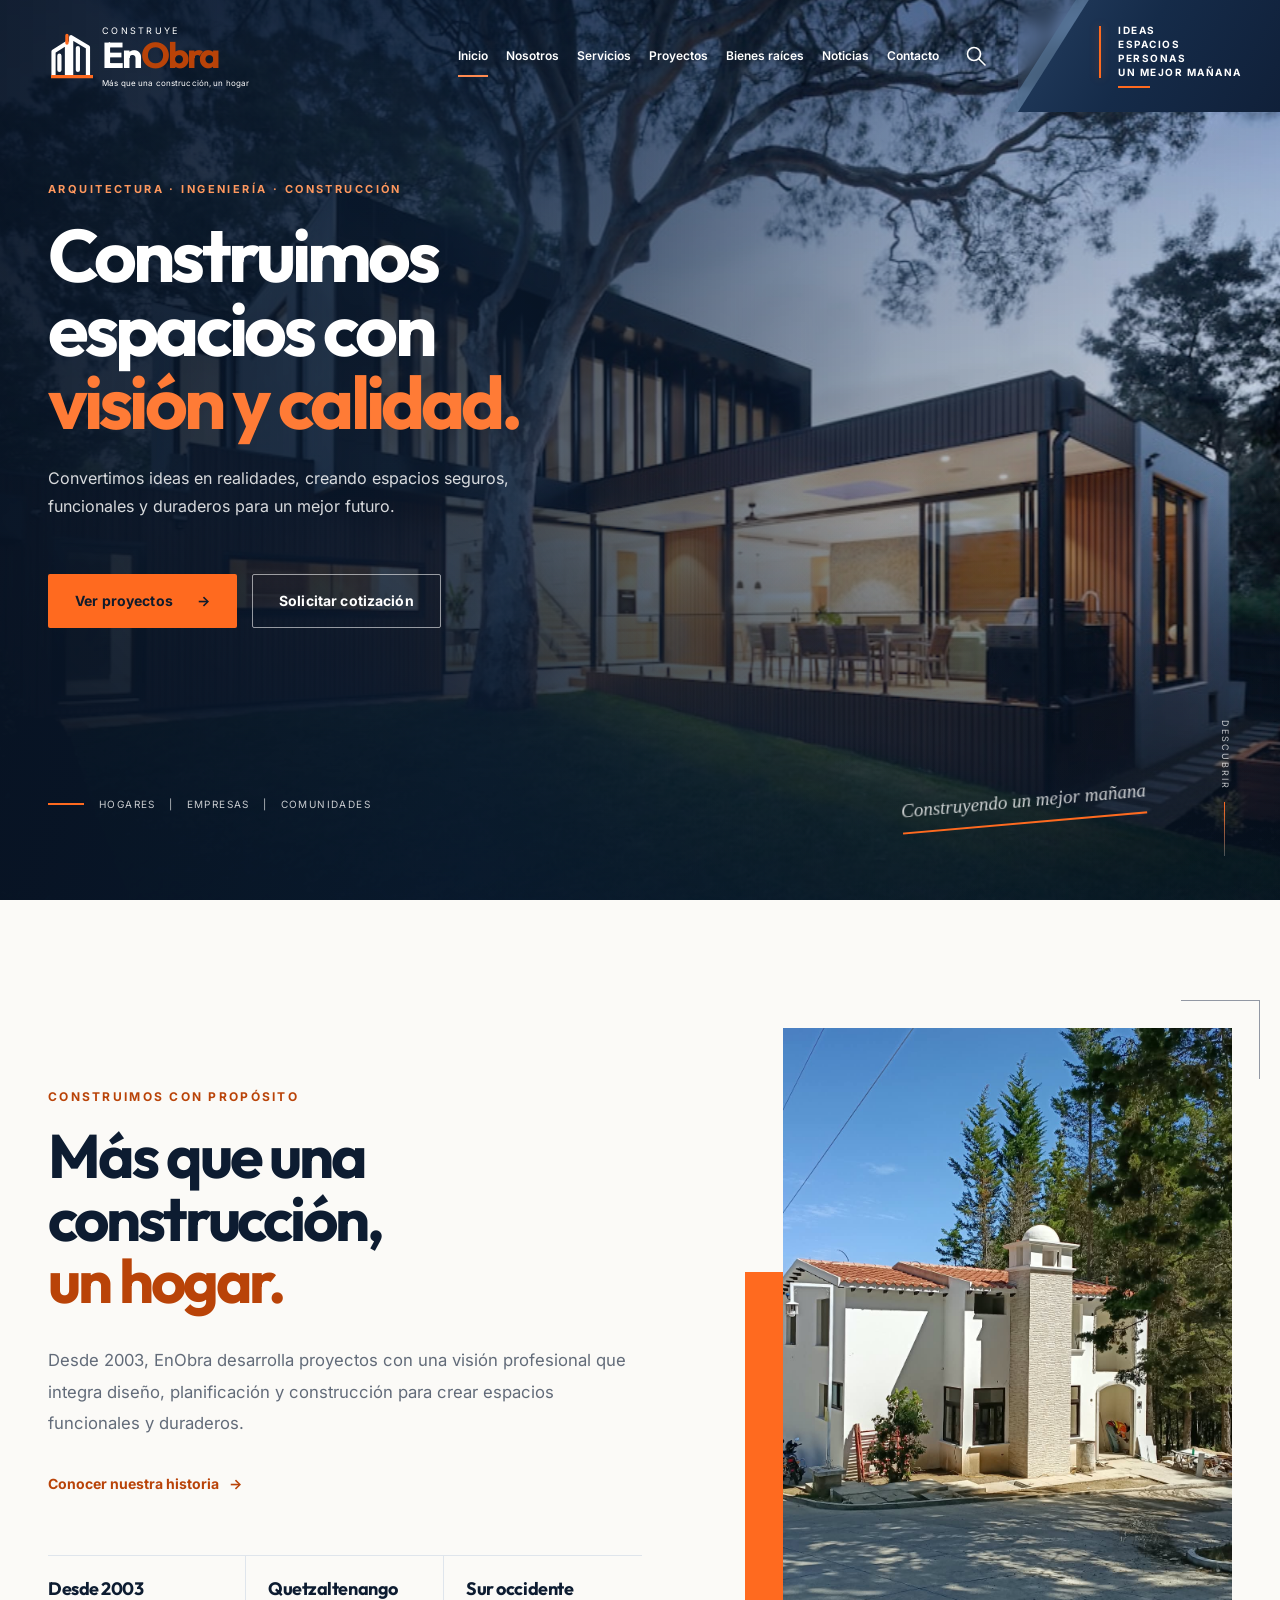
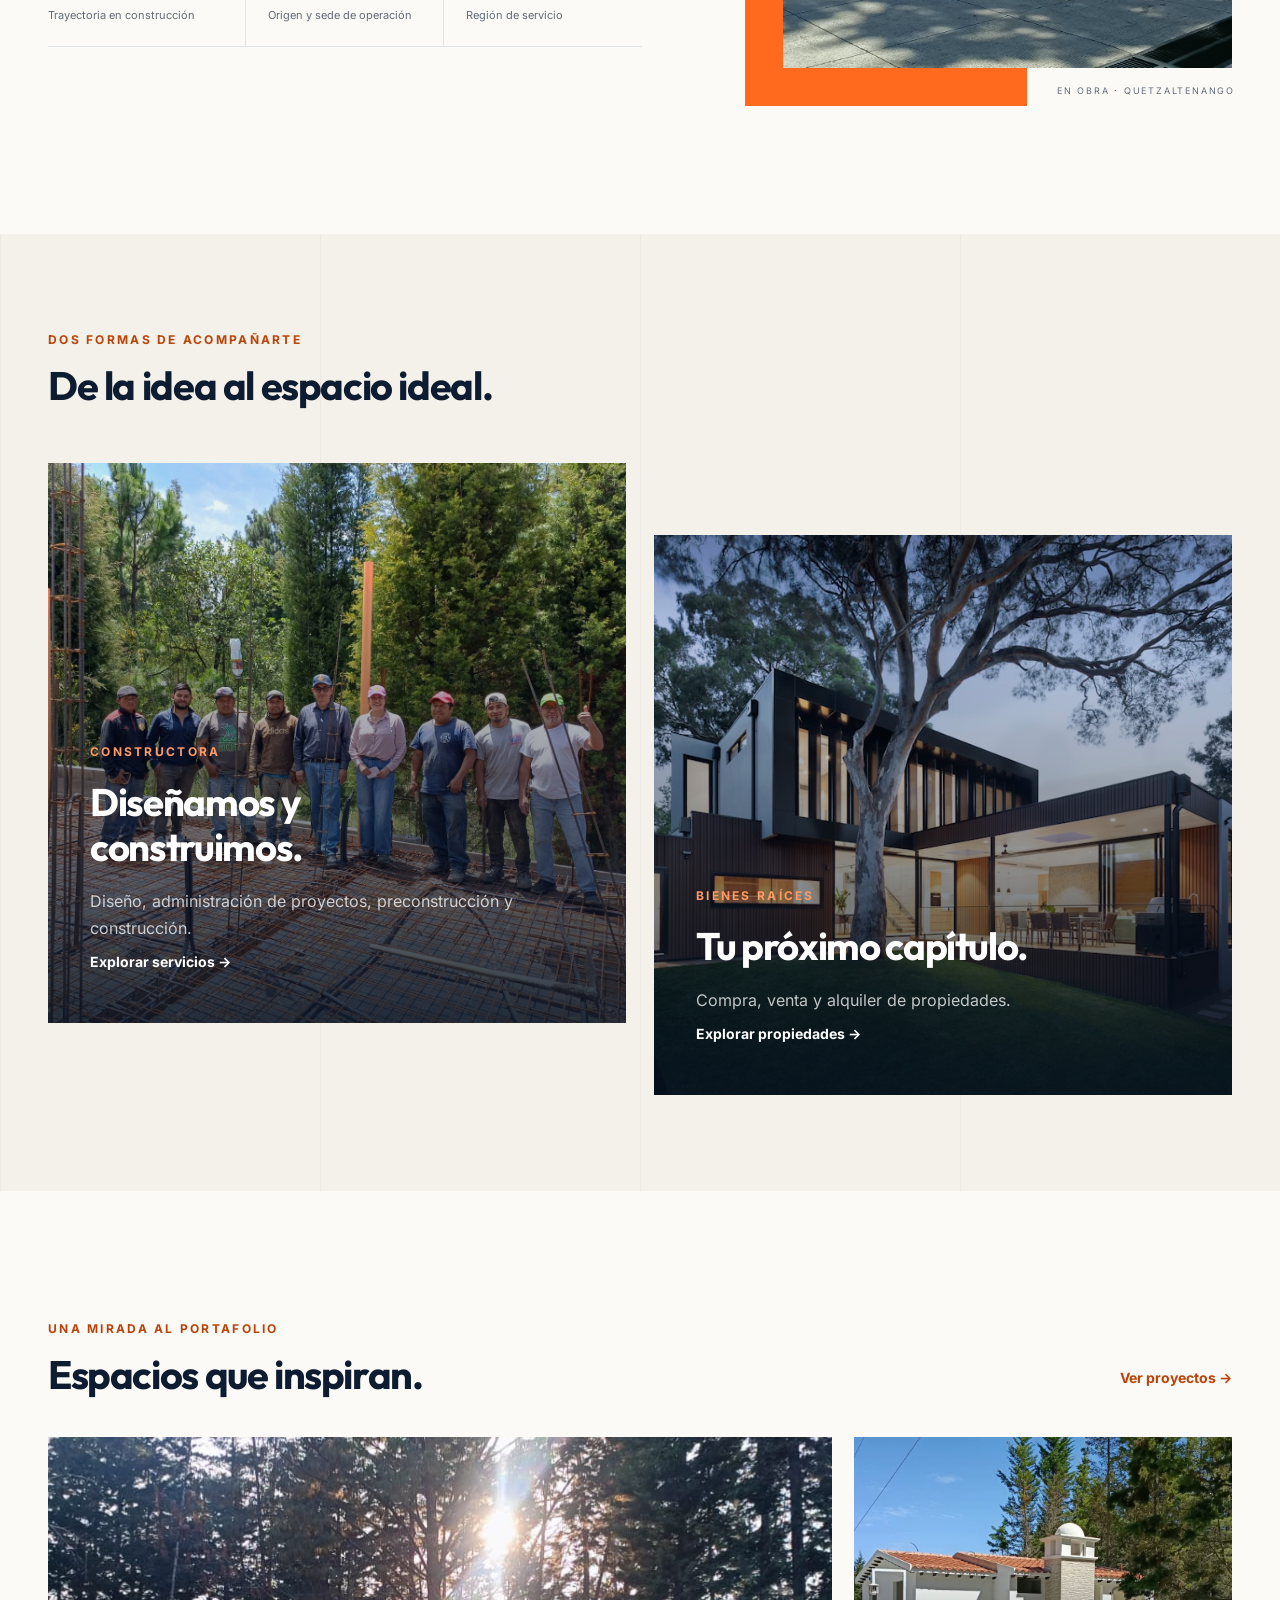
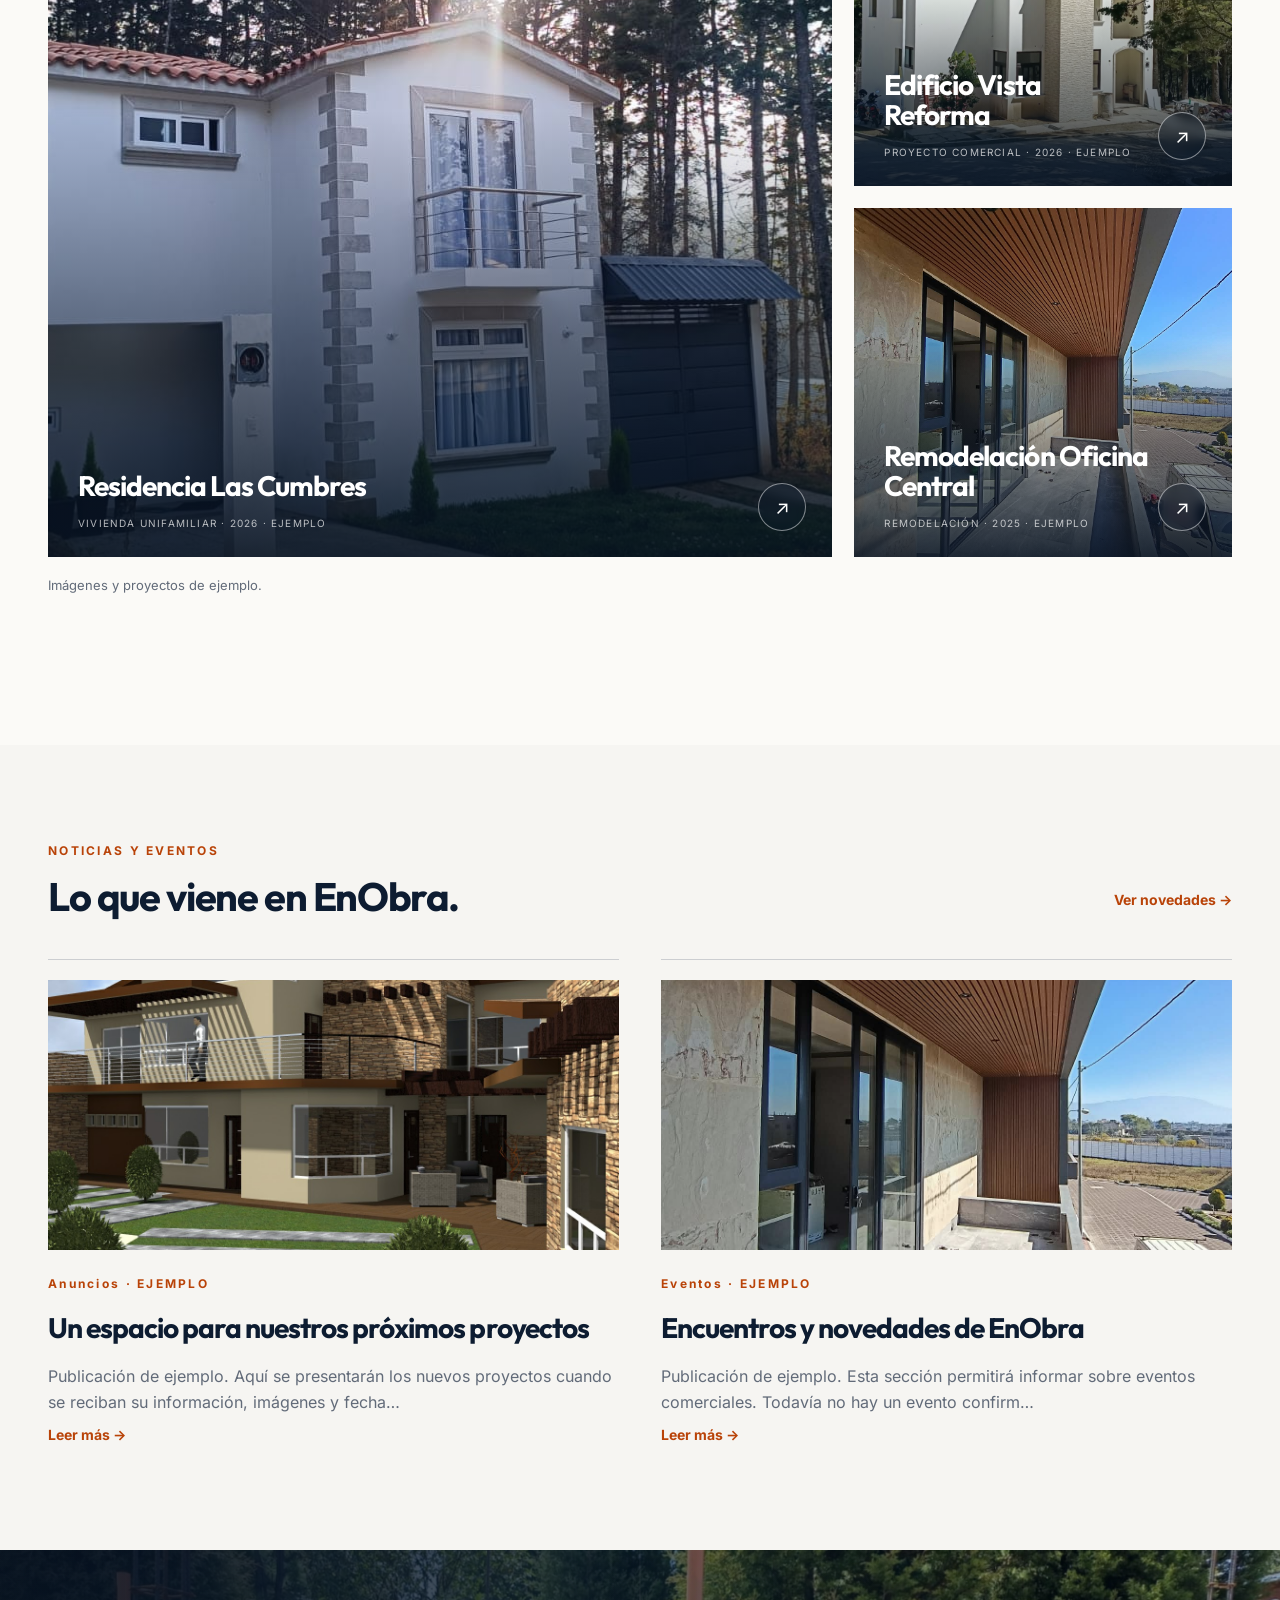
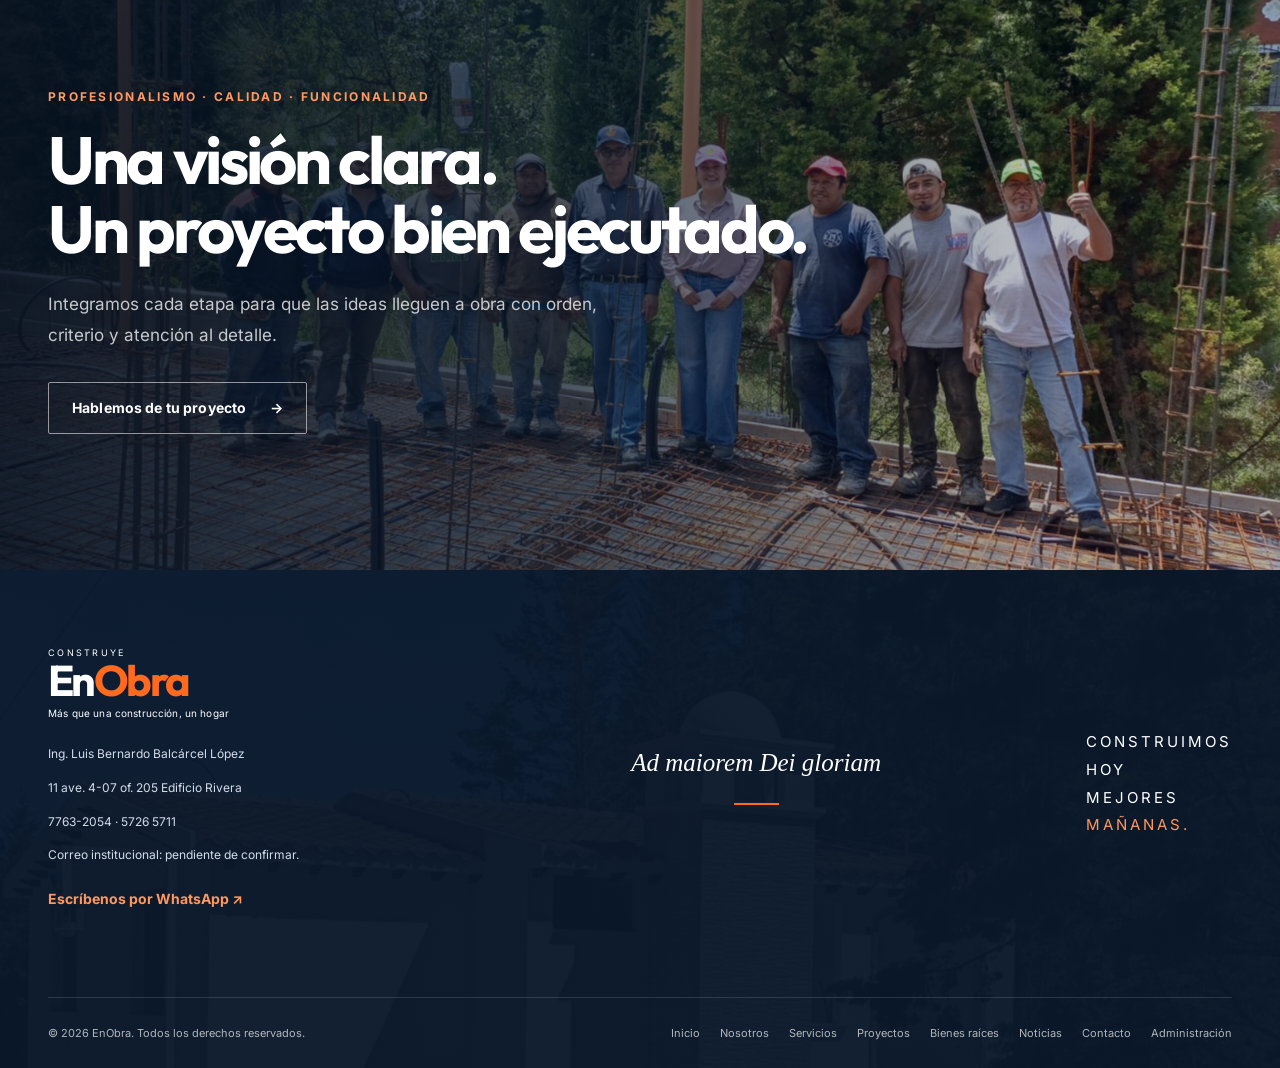
==== commit 2dab56a4: "agregando modificaciones de mockup, tarjetas y bugs, y panel de administrador" ====
--- a/index.html
+++ b/index.html
@@ -1 +1 @@
-<!DOCTYPE html><html lang="es"><head><meta charset="utf-8"><meta name="viewport" content="width=device-width,initial-scale=1"><title>Inicio | EnObra</title><meta name="description" content="Inicio. EnObra: diseño, construcción y bienes raíces en Quetzaltenango y la región sur occidental de Guatemala."><meta property="og:title" content="Inicio | EnObra"><meta property="og:type" content="website"><meta property="og:locale" content="es_GT"><meta property="og:image" content="assets/apartamento.jpg"><link rel="icon" href="assets/favicon.svg" type="image/svg+xml"><link rel="preload" as="image" href="assets/apartamento.jpg" fetchpriority="high"><link rel="stylesheet" href="styles.css?v=3"><script src="data.js" defer></script><script src="store.js" defer></script><script src="main.js?v=3" defer></script></head><body data-page="index"><a class="skip" href="#main">Saltar al contenido</a><header id="header"><div class="header-inner"><a href="index.html" class="brand" aria-label="EnObra, inicio"><svg class="brand-icon" viewBox="0 0 50 54" aria-hidden="true"><path d="M3 49V21L19 11v38M24 49V4l20 12v33M10 26v17M32 17v26" fill="none" stroke="currentColor" stroke-width="5"/><path d="M0 51h50M19 11V2" stroke="#FF6A1F" stroke-width="4"/></svg><span><small>CONSTRUYE</small><strong>En<span>Obra</span></strong><em>Más que una construcción, un hogar</em></span></a><nav id="navigation" aria-label="Navegación principal"><a href="index.html">Inicio</a><a href="nosotros.html">Nosotros</a><a href="servicios.html">Servicios</a><a href="proyectos.html">Proyectos</a><a href="bienes-raices.html">Bienes raíces</a><a href="noticias.html">Noticias</a><a href="contacto.html">Contacto</a></nav><button class="icon-button" id="search-open" aria-label="Abrir buscador"><svg viewBox="0 0 24 24" aria-hidden="true"><circle cx="10" cy="10" r="6.5"/><path d="m15 15 6 6"/></svg></button><button class="icon-button menu-toggle" id="menu-toggle" aria-controls="navigation" aria-expanded="false" aria-label="Abrir menú"><span></span><span></span><span></span></button></div><div class="header-manifesto" aria-hidden="true">IDEAS<br>ESPACIOS<br>PERSONAS<br>UN MEJOR MAÑANA<i></i></div></header><main id="main"><section id="inicio" class="hero"><img class="parallax-media" data-parallax="0.055" src="assets/apartamento.jpg" alt="Casa contemporánea con ventanales amplios, jardín e iluminación cálida" fetchpriority="high" width="1800" height="1200"><div class="hero-overlay"></div><div class="container hero-content"><p class="eyebrow">ARQUITECTURA · INGENIERÍA · CONSTRUCCIÓN</p><h1>Construimos<br>espacios con<br><span>visión y calidad.</span></h1><p class="hero-description">Convertimos ideas en realidades, creando espacios seguros, funcionales y duraderos para un mejor futuro.</p><div class="hero-actions"><a href="proyectos.html" class="button primary">Ver proyectos <span>→</span></a><a class="button outline" href="contacto.html?asunto=Construcci%C3%B3n">Solicitar cotización</a></div><div class="hero-bottom"><span class="micro">HOGARES &nbsp; | &nbsp; EMPRESAS &nbsp; | &nbsp; COMUNIDADES</span><em>Construyendo un mejor mañana</em></div><a class="scroll-cue" href="#proposito" aria-label="Descubrir más"><span>DESCUBRIR</span><i></i></a></div></section><section id="proposito" class="section container home-about editorial-split"><div class="home-about-copy"><p class="eyebrow">CONSTRUIMOS CON PROPÓSITO</p><h2>Más que una construcción,<br><span>un hogar.</span></h2><p class="home-about-lead">Desde 2003, EnObra desarrolla proyectos con una visión profesional que integra diseño, planificación y construcción para crear espacios funcionales y duraderos.</p><a class="text-link" href="nosotros.html">Conocer nuestra historia <span>→</span></a><div class="home-proof" aria-label="Datos de EnObra"><div><strong>Desde 2003</strong><small>Trayectoria en construcción</small></div><div><strong>Quetzaltenango</strong><small>Origen y sede de operación</small></div><div><strong>Sur occidente</strong><small>Región de servicio</small></div></div></div><figure class="home-about-visual"><div class="image-frame"><img src="assets/IMG-20260910-WA0082.jpg" alt="Referencia fotográfica de vivienda y obra" loading="lazy" decoding="async" width="1200" height="1600"></div><figcaption>EN OBRA · QUETZALTENANGO</figcaption></figure></section><section class="section tinted home-business-section"><div class="container"><div class="section-heading"><div><p class="eyebrow">DOS FORMAS DE ACOMPAÑARTE</p><h2>De la idea al espacio ideal.</h2></div></div><div class="business-grid"><a href="servicios.html" class="business-card"><img src="assets/construccion.jpg" alt="Trabajo de construcción" loading="lazy"><div><p class="eyebrow">CONSTRUCTORA</p><h3>Diseñamos y construimos.</h3><p>Diseño, administración de proyectos, preconstrucción y construcción.</p><span class="text-link">Explorar servicios →</span></div></a><a href="bienes-raices.html" class="business-card"><img src="assets/apartamento.jpg" alt="Vivienda contemporánea ilustrativa" loading="lazy"><div><p class="eyebrow">BIENES RAÍCES</p><h3>Tu próximo capítulo.</h3><p>Compra, venta y alquiler de propiedades.</p><span class="text-link">Explorar propiedades →</span></div></a></div></div></section><section class="section container portfolio-showcase"><div class="section-heading"><div><p class="eyebrow">UNA MIRADA AL PORTAFOLIO</p><h2>Espacios que inspiran.</h2></div><a class="text-link" href="proyectos.html">Ver proyectos →</a></div><div id="home-projects" class="projects-grid"></div><p class="small muted">Imágenes y proyectos de ejemplo.</p></section><section class="section tinted home-news-section"><div class="container"><div class="section-heading"><div><p class="eyebrow">NOTICIAS Y EVENTOS</p><h2>Lo que viene en EnObra.</h2></div><a class="text-link" href="noticias.html">Ver novedades →</a></div><div id="home-news" class="news-grid"></div></div></section><section class="impact-banner" aria-label="Filosofía de trabajo"><img class="parallax-media" data-parallax="0.035" src="assets/construccion.jpg" alt="Equipo trabajando en una obra de construcción" loading="lazy" decoding="async" width="1600" height="1200"><div class="impact-overlay"></div><div class="container impact-content"><p class="eyebrow">PROFESIONALISMO · CALIDAD · FUNCIONALIDAD</p><h2>Una visión clara.<br>Un proyecto bien ejecutado.</h2><p>Integramos cada etapa para que las ideas lleguen a obra con orden, criterio y atención al detalle.</p><a class="button impact-button" href="contacto.html?asunto=Construcci%C3%B3n">Hablemos de tu proyecto <span>→</span></a></div></section></main><footer><div class="container footer-top"><div><a href="index.html" class="brand footer-brand"><span><small>CONSTRUYE</small><strong>En<span>Obra</span></strong><em>Más que una construcción, un hogar</em></span></a><div class="contact-info"></div></div><div class="footer-motto">Ad maiorem Dei gloriam<i></i></div><div class="footer-manifesto">CONSTRUIMOS<br>HOY<br>MEJORES<br><span>MAÑANAS.</span></div></div><div class="container footer-bottom"><p>© <span id="year"></span> EnObra. Todos los derechos reservados.</p><nav aria-label="Navegación del pie"><a href="index.html">Inicio</a><a href="nosotros.html">Nosotros</a><a href="servicios.html">Servicios</a><a href="proyectos.html">Proyectos</a><a href="bienes-raices.html">Bienes raíces</a><a href="noticias.html">Noticias</a><a href="contacto.html">Contacto</a><a href="admin.html">Administración</a></nav></div></footer><button id="back-top" class="icon-button" aria-label="Volver arriba" hidden>↑</button><div id="toast" role="status" aria-live="polite"></div><dialog id="modal" aria-modal="true" aria-labelledby="modal-title"><button id="modal-close" class="icon-button modal-close" aria-label="Cerrar ventana">×</button><div id="modal-content"></div></dialog><noscript><p class="noscript">Activa JavaScript para consultar el contenido interactivo. Teléfono: 7763-2054.</p></noscript></body></html>+<!DOCTYPE html><html lang="es"><head><meta charset="utf-8"><meta name="viewport" content="width=device-width,initial-scale=1"><title>Inicio | EnObra</title><meta name="description" content="Inicio. EnObra: diseño, construcción y bienes raíces en Quetzaltenango y la región sur occidental de Guatemala."><meta property="og:title" content="Inicio | EnObra"><meta property="og:type" content="website"><meta property="og:locale" content="es_GT"><meta property="og:image" content="assets/apartamento.jpg"><link rel="icon" href="assets/favicon.svg" type="image/svg+xml"><link rel="preload" as="image" href="assets/apartamento.jpg" fetchpriority="high"><link rel="stylesheet" href="styles.css?v=6"><script src="data.js" defer></script><script src="store.js" defer></script><script src="main.js?v=3" defer></script></head><body data-page="index"><a class="skip" href="#main">Saltar al contenido</a><header id="header"><div class="header-inner"><a href="index.html" class="brand" aria-label="EnObra, inicio"><svg class="brand-icon" viewBox="0 0 50 54" aria-hidden="true"><path d="M3 49V21L19 11v38M24 49V4l20 12v33M10 26v17M32 17v26" fill="none" stroke="currentColor" stroke-width="5"/><path d="M0 51h50M19 11V2" stroke="#FF6A1F" stroke-width="4"/></svg><span><small>CONSTRUYE</small><strong>En<span>Obra</span></strong><em>Más que una construcción, un hogar</em></span></a><nav id="navigation" aria-label="Navegación principal"><a href="index.html">Inicio</a><a href="nosotros.html">Nosotros</a><a href="servicios.html">Servicios</a><a href="proyectos.html">Proyectos</a><a href="bienes-raices.html">Bienes raíces</a><a href="noticias.html">Noticias</a><a href="contacto.html">Contacto</a></nav><button class="icon-button" id="search-open" aria-label="Abrir buscador"><svg viewBox="0 0 24 24" aria-hidden="true"><circle cx="10" cy="10" r="6.5"/><path d="m15 15 6 6"/></svg></button><button class="icon-button menu-toggle" id="menu-toggle" aria-controls="navigation" aria-expanded="false" aria-label="Abrir menú"><span></span><span></span><span></span></button></div><div class="header-manifesto" aria-hidden="true"><span class="manifesto-copy">IDEAS<br>ESPACIOS<br>PERSONAS<br>UN MEJOR MAÑANA</span><i></i></div></header><main id="main"><section id="inicio" class="hero"><img class="parallax-media" data-parallax="0.055" src="assets/apartamento.jpg" alt="Casa contemporánea con ventanales amplios, jardín e iluminación cálida" fetchpriority="high" width="1800" height="1200"><div class="hero-overlay"></div><div class="container hero-content"><p class="eyebrow">ARQUITECTURA · INGENIERÍA · CONSTRUCCIÓN</p><h1>Construimos<br>espacios con<br><span>visión y calidad.</span></h1><p class="hero-description">Convertimos ideas en realidades, creando espacios seguros, funcionales y duraderos para un mejor futuro.</p><div class="hero-actions"><a href="proyectos.html" class="button primary">Ver proyectos <span>→</span></a><a class="button outline" href="contacto.html?asunto=Construcci%C3%B3n">Solicitar cotización</a></div><div class="hero-bottom"><span class="micro">HOGARES &nbsp; | &nbsp; EMPRESAS &nbsp; | &nbsp; COMUNIDADES</span><em>Construyendo un mejor mañana</em></div><a class="scroll-cue" href="#proposito" aria-label="Descubrir más"><span>DESCUBRIR</span><i></i></a></div></section><section id="proposito" class="section container home-about editorial-split"><div class="home-about-copy"><p class="eyebrow">CONSTRUIMOS CON PROPÓSITO</p><h2>Más que una construcción,<br><span>un hogar.</span></h2><p class="home-about-lead">Desde 2003, EnObra desarrolla proyectos con una visión profesional que integra diseño, planificación y construcción para crear espacios funcionales y duraderos.</p><a class="text-link" href="nosotros.html">Conocer nuestra historia <span>→</span></a><div class="home-proof" aria-label="Datos de EnObra"><div><strong>Desde 2003</strong><small>Trayectoria en construcción</small></div><div><strong>Quetzaltenango</strong><small>Origen y sede de operación</small></div><div><strong>Sur occidente</strong><small>Región de servicio</small></div></div></div><figure class="home-about-visual"><div class="image-frame"><img src="assets/IMG-20260910-WA0082.jpg" alt="Referencia fotográfica de vivienda y obra" loading="lazy" decoding="async" width="1200" height="1600"></div><figcaption>EN OBRA · QUETZALTENANGO</figcaption></figure></section><section class="section tinted home-business-section"><div class="container"><div class="section-heading"><div><p class="eyebrow">DOS FORMAS DE ACOMPAÑARTE</p><h2>De la idea al espacio ideal.</h2></div></div><div class="business-grid"><a href="servicios.html" class="business-card"><img src="assets/construccion.jpg" alt="Trabajo de construcción" loading="lazy"><div><p class="eyebrow">CONSTRUCTORA</p><h3>Diseñamos y construimos.</h3><p>Diseño, administración de proyectos, preconstrucción y construcción.</p><span class="text-link">Explorar servicios →</span></div></a><a href="bienes-raices.html" class="business-card"><img src="assets/apartamento.jpg" alt="Vivienda contemporánea ilustrativa" loading="lazy"><div><p class="eyebrow">BIENES RAÍCES</p><h3>Tu próximo capítulo.</h3><p>Compra, venta y alquiler de propiedades.</p><span class="text-link">Explorar propiedades →</span></div></a></div></div></section><section class="section container portfolio-showcase"><div class="section-heading"><div><p class="eyebrow">UNA MIRADA AL PORTAFOLIO</p><h2>Espacios que inspiran.</h2></div><a class="text-link" href="proyectos.html">Ver proyectos →</a></div><div id="home-projects" class="projects-grid"></div><p class="small muted">Imágenes y proyectos de ejemplo.</p></section><section class="section tinted home-news-section"><div class="container"><div class="section-heading"><div><p class="eyebrow">NOTICIAS Y EVENTOS</p><h2>Lo que viene en EnObra.</h2></div><a class="text-link" href="noticias.html">Ver novedades →</a></div><div id="home-news" class="news-grid"></div></div></section><section class="impact-banner" aria-label="Filosofía de trabajo"><img class="parallax-media" data-parallax="0.035" src="assets/construccion.jpg" alt="Equipo trabajando en una obra de construcción" loading="lazy" decoding="async" width="1600" height="1200"><div class="impact-overlay"></div><div class="container impact-content"><p class="eyebrow">PROFESIONALISMO · CALIDAD · FUNCIONALIDAD</p><h2>Una visión clara.<br>Un proyecto bien ejecutado.</h2><p>Integramos cada etapa para que las ideas lleguen a obra con orden, criterio y atención al detalle.</p><a class="button impact-button" href="contacto.html?asunto=Construcci%C3%B3n">Hablemos de tu proyecto <span>→</span></a></div></section></main><footer><div class="container footer-top"><div><a href="index.html" class="brand footer-brand"><span><small>CONSTRUYE</small><strong>En<span>Obra</span></strong><em>Más que una construcción, un hogar</em></span></a><div class="contact-info"></div></div><div class="footer-motto">Ad maiorem Dei gloriam<i></i></div><div class="footer-manifesto">CONSTRUIMOS<br>HOY<br>MEJORES<br><span>MAÑANAS.</span></div></div><div class="container footer-bottom"><p>© <span id="year"></span> EnObra. Todos los derechos reservados.</p><nav aria-label="Navegación del pie"><a href="index.html">Inicio</a><a href="nosotros.html">Nosotros</a><a href="servicios.html">Servicios</a><a href="proyectos.html">Proyectos</a><a href="bienes-raices.html">Bienes raíces</a><a href="noticias.html">Noticias</a><a href="contacto.html">Contacto</a><a href="admin.html">Administración</a></nav></div></footer><button id="back-top" class="icon-button" aria-label="Volver arriba" hidden>↑</button><div id="toast" role="status" aria-live="polite"></div><dialog id="modal" aria-modal="true" aria-labelledby="modal-title"><button id="modal-close" class="icon-button modal-close" aria-label="Cerrar ventana">×</button><div id="modal-content"></div></dialog><noscript><p class="noscript">Activa JavaScript para consultar el contenido interactivo. Teléfono: 7763-2054.</p></noscript></body></html>
--- a/styles.css
+++ b/styles.css
@@ -312,8 +312,456 @@
   #contact-form-container{padding:22px}
 }
 
+/* Navegación: el manifiesto recupera la silueta amplia del mockup.
+   Las dos superficies se mueven con suavidad al entrar y al pasar el cursor. */
+@media (min-width:1201px) {
+  .header-inner { padding-right: 282px; }
+  .header-manifesto,
+  body[data-page="index"] .header-manifesto {
+    width: 262px;
+    padding: 8px 20px 8px 100px;
+    display: flex;
+    flex-direction: column;
+    justify-content: center;
+    align-items: flex-start;
+    background: transparent;
+    clip-path: none;
+    isolation: isolate;
+    font-size: 10px;
+    font-weight: 700;
+    letter-spacing: .15em;
+    line-height: 1.38;
+    animation: manifesto-enter .7s var(--ease) both;
+  }
+  .header-manifesto::before,
+  .header-manifesto::after {
+    content: "";
+    position: absolute;
+    inset: 0;
+    pointer-events: none;
+    clip-path: polygon(27% 0, 100% 0, 100% 100%, 0 100%);
+    transition: transform .55s var(--ease), filter .55s var(--ease);
+  }
+  .header-manifesto::before {
+    z-index: -2;
+    background: #547294b8;
+    transform: translateX(-13px);
+  }
+  .header-manifesto::after {
+    z-index: -1;
+    background: linear-gradient(120deg, #243e60 0%, #152b49 46%, #102039 100%);
+    backdrop-filter: blur(8px);
+    -webkit-backdrop-filter: blur(8px);
+  }
+  .header-manifesto:hover::before { transform: translateX(-19px); }
+  .header-manifesto:hover::after { filter: brightness(1.15); }
+  .manifesto-copy {
+    display: block;
+    position: relative;
+    white-space: nowrap;
+    transition: transform .45s var(--ease);
+  }
+  .header-manifesto:hover .manifesto-copy { transform: translateX(3px); }
+  .manifesto-copy::before {
+    content: "";
+    position: absolute;
+    left: -19px;
+    top: 2px;
+    bottom: 2px;
+    width: 2px;
+    background: var(--orange);
+    box-shadow: 0 0 10px #ff6a1f5c;
+    transform-origin: top;
+    animation: manifesto-rule .85s .2s var(--ease) both;
+  }
+  .header-manifesto i {
+    position: relative;
+    width: 32px;
+    margin-top: 6px;
+    transition: width .45s var(--ease);
+  }
+  .header-manifesto:hover i { width: 57px; }
+  .header-inner nav a { transition: transform .25s var(--ease), color .25s var(--ease); }
+  .header-inner nav a:hover { transform: translateY(-2px); }
+  #search-open svg { transition: transform .3s var(--ease); }
+  #search-open:hover svg,
+  #search-open:focus-visible svg { transform: scale(1.08) rotate(-8deg); }
+}
+@keyframes manifesto-enter {
+  from { opacity: 0; transform: translateX(14px); }
+  to { opacity: 1; transform: translateX(0); }
+}
+@keyframes manifesto-rule {
+  from { transform: scaleY(0); }
+  to { transform: scaleY(1); }
+}
+@media (max-width:768px) {
+  .header-inner nav.open a { animation: nav-link-enter .3s var(--ease) both; }
+  .header-inner nav.open a:nth-child(2) { animation-delay: 30ms; }
+  .header-inner nav.open a:nth-child(3) { animation-delay: 60ms; }
+  .header-inner nav.open a:nth-child(4) { animation-delay: 90ms; }
+  .header-inner nav.open a:nth-child(5) { animation-delay: 120ms; }
+  .header-inner nav.open a:nth-child(6) { animation-delay: 150ms; }
+  .header-inner nav.open a:nth-child(7) { animation-delay: 180ms; }
+}
+@keyframes nav-link-enter {
+  from { opacity: 0; transform: translateY(5px); }
+  to { opacity: 1; transform: translateY(0); }
+}
+@media (prefers-reduced-motion: reduce) {
+  .header-manifesto,
+  .manifesto-copy::before,
+  .header-inner nav.open a { animation: none !important; }
+  .header-manifesto::before,
+  .header-manifesto::after,
+  .manifesto-copy,
+  .header-manifesto i,
+  .header-inner nav a,
+  #search-open svg { transition: none !important; }
+}
+
 @media(prefers-reduced-motion:reduce){
   .scroll-cue i{animation:none!important}
   .parallax-media{transform:none!important;will-change:auto!important}
   .reveal-item{opacity:1!important;transform:none!important}
 }
+
+<<<<<<< Updated upstream
+/* =========================================================
+   SERVICES · editorial / architectural composition
+   ========================================================= */
+body[data-page="servicios"]{background:#fff}
+body[data-page="servicios"] .services-intro{padding-block:82px 98px;background:#f2f0eb}
+.services-intro-grid{display:grid;grid-template-columns:minmax(0,1.35fr) minmax(300px,.65fr);gap:9vw;align-items:end}
+.services-intro h1{max-width:820px}
+.services-intro h1 span{color:var(--orange-text)}
+.services-intro-copy{padding-bottom:5px;max-width:430px}
+.services-intro-copy>p{font-size:17px!important;line-height:1.85!important;color:var(--text-secondary);margin:0 0 34px!important}
+.services-intro-meta{display:flex;align-items:center;gap:18px;padding-top:20px;border-top:1px solid rgba(18,35,63,.22)}
+.services-intro-meta>span{font-family:var(--heading);font-size:30px;font-weight:600;letter-spacing:-.04em;white-space:nowrap}
+.services-intro-meta small{font-size:9px;letter-spacing:.17em;line-height:1.7;color:var(--text-secondary)}
+
+.service-index-nav{position:sticky;top:85px;z-index:20;background:rgba(255,255,255,.94);backdrop-filter:blur(12px);border-bottom:1px solid var(--line)}
+.service-index-nav .container{display:grid;grid-template-columns:repeat(4,1fr)}
+.service-index-nav a{display:flex;align-items:center;gap:12px;min-height:64px;padding:0 20px;border-left:1px solid var(--line);font-size:12px;font-weight:600;transition:background .25s,color .25s}
+.service-index-nav a:last-child{border-right:1px solid var(--line)}
+.service-index-nav a span{font-family:var(--heading);font-size:11px;color:var(--orange-text);letter-spacing:.08em}
+.service-index-nav a:hover{background:var(--navy);color:white}
+.service-index-nav a:hover span{color:#ff9a65}
+
+.services-showcase{padding:115px 0 40px;overflow:hidden}
+.services-opening{display:grid;grid-template-columns:.55fr 1.15fr .8fr;gap:55px;align-items:start;margin-bottom:105px;padding-bottom:54px;border-bottom:1px solid var(--line)}
+.services-opening .eyebrow{margin-top:8px}
+.services-opening h2{font-size:clamp(35px,3.6vw,50px);max-width:590px}
+.services-opening>p:last-child{color:var(--text-secondary);font-size:14px;line-height:1.9;margin:5px 0 0;max-width:390px}
+
+#service-list{counter-reset:service}
+.service-feature{position:relative;display:grid;grid-template-columns:minmax(0,1.12fr) minmax(360px,.88fr);align-items:center;gap:0;min-height:650px;margin:0 0 150px;scroll-margin-top:170px}
+.service-feature:before{content:"";position:absolute;left:-50vw;right:-50vw;top:50%;height:1px;background:rgba(18,35,63,.07);z-index:-2}
+.service-visual{position:relative;min-width:0;padding:42px 0 0 54px}
+.service-image-frame{position:relative;height:610px;overflow:hidden;background:#e8ebee}
+.service-image-frame:after{content:"";position:absolute;inset:0;background:linear-gradient(180deg,transparent 60%,rgba(9,23,42,.18));pointer-events:none}
+.service-image-frame img{height:112%;width:100%;object-fit:cover;position:absolute;inset:-6% 0;transform:translate3d(0,var(--parallax-y,0px),0) scale(1.025);transition:filter .45s var(--ease);will-change:transform}
+.service-feature:hover .service-image-frame img{filter:saturate(1.06) contrast(1.02)}
+.service-visual-number{position:absolute;z-index:2;left:0;top:-4px;font-family:var(--heading);font-size:clamp(72px,8vw,118px);line-height:1;font-weight:700;letter-spacing:-.08em;color:transparent;-webkit-text-stroke:1px rgba(18,35,63,.22);user-select:none}
+.service-image-caption{position:absolute;left:76px;bottom:-29px;font-size:8px;font-weight:700;letter-spacing:.22em;color:var(--text-secondary)}
+
+.service-content{position:relative;z-index:3;margin-left:-72px;background:#fff;padding:62px 0 58px 64px;box-shadow:-36px 0 70px -62px rgba(18,35,63,.35)}
+.service-kicker{display:flex;align-items:center;gap:13px;margin-bottom:30px}
+.service-kicker>span{font-family:var(--heading);font-size:13px;font-weight:700;color:var(--orange-text)}
+.service-kicker i{width:42px;height:1px;background:var(--orange);display:block}
+.service-kicker small{font-size:9px;font-weight:700;letter-spacing:.2em;color:var(--text-secondary)}
+.service-content h2{font-size:clamp(42px,4.7vw,66px);line-height:.98;letter-spacing:-.055em;max-width:570px}
+.service-lead{max-width:570px;margin:26px 0 36px;color:var(--text-secondary);font-size:16px;line-height:1.85}
+.service-scope{padding-top:22px;border-top:1px solid var(--line);max-width:650px}
+.service-scope>p{font-size:9px;font-weight:700;letter-spacing:.2em;color:var(--orange-text);margin-bottom:16px}
+.service-scope ul{list-style:none;padding:0;margin:0;display:grid;grid-template-columns:repeat(2,minmax(0,1fr));column-gap:26px}
+.service-scope li{position:relative;padding:9px 8px 9px 18px;border-bottom:1px solid rgba(18,35,63,.09);font-size:12px;line-height:1.45;color:#36445a}
+.service-scope li:before{content:"";position:absolute;left:0;top:16px;width:5px;height:5px;background:var(--orange)}
+.service-cta{display:inline-flex;align-items:center;gap:22px;margin-top:34px;padding:0 0 9px;border-bottom:1px solid var(--navy);font-size:13px;font-weight:700}
+.service-cta b{font-size:19px;font-weight:400;transition:transform .25s var(--ease)}
+.service-cta:hover b{transform:translate(4px,-4px)}
+
+.service-feature--reverse{grid-template-columns:minmax(360px,.88fr) minmax(0,1.12fr)}
+.service-feature--reverse .service-visual{grid-column:2;grid-row:1;padding:42px 54px 0 0}
+.service-feature--reverse .service-content{grid-column:1;grid-row:1;margin-left:0;margin-right:-72px;padding:62px 64px 58px 0;box-shadow:36px 0 70px -62px rgba(18,35,63,.35)}
+.service-feature--reverse .service-visual-number{left:auto;right:0}
+.service-feature--reverse .service-image-caption{left:auto;right:76px}
+
+.service-feature--dark{background:var(--navy);color:white;margin-left:calc((100vw - 100%)/-2);margin-right:calc((100vw - 100%)/-2);padding-left:calc((100vw - 100%)/2);padding-right:calc((100vw - 100%)/2);min-height:760px;margin-bottom:0}
+.service-feature--dark:before{display:none}
+.service-feature--dark .service-content{background:var(--navy);box-shadow:none}
+.service-feature--dark .service-lead,.service-feature--dark .service-kicker small{color:rgba(255,255,255,.68)}
+.service-feature--dark .service-scope{border-color:rgba(255,255,255,.18)}
+.service-feature--dark .service-scope li{color:rgba(255,255,255,.78);border-color:rgba(255,255,255,.11)}
+.service-feature--dark .service-visual-number{-webkit-text-stroke-color:rgba(255,255,255,.26)}
+.service-feature--dark .service-image-caption{color:rgba(255,255,255,.55)}
+.service-feature--dark .service-cta{border-color:white;color:white}
+
+.services-closing{background:#f2f0eb;padding:88px 0}
+.services-closing .container{display:flex;justify-content:space-between;align-items:end;gap:70px}
+.services-closing h2{font-size:clamp(34px,3.5vw,49px);max-width:760px}
+.services-closing .button{flex-shrink:0;margin-bottom:5px}
+
+@media(max-width:1024px){
+  .services-intro-grid{gap:55px}
+  .service-index-nav{top:85px}
+  .service-index-nav a{padding-inline:12px}
+  .services-opening{grid-template-columns:.4fr 1fr;gap:35px}
+  .services-opening>p:last-child{grid-column:2}
+  .service-feature,.service-feature--reverse{grid-template-columns:1fr 1fr;min-height:580px;margin-bottom:110px}
+  .service-image-frame{height:540px}
+  .service-content,.service-feature--reverse .service-content{margin-left:-38px;margin-right:0;padding:46px 0 44px 42px}
+  .service-feature--reverse .service-content{margin-left:0;margin-right:-38px;padding:46px 42px 44px 0}
+  .service-content h2{font-size:clamp(38px,5vw,54px)}
+  .service-scope ul{grid-template-columns:1fr}
+  .service-feature--dark{min-height:680px;margin-bottom:0}
+}
+
+@media(max-width:768px){
+  body[data-page="servicios"] .services-intro{padding-block:54px 66px}
+  .services-intro-grid{grid-template-columns:1fr;gap:32px}
+  .services-intro-copy{max-width:600px}
+  .service-index-nav{top:80px;overflow-x:auto}
+  .service-index-nav .container{width:max-content;min-width:100%;grid-template-columns:repeat(4,minmax(150px,1fr))}
+  .service-index-nav a{min-height:56px;white-space:nowrap}
+  .services-showcase{padding-top:78px}
+  .services-opening{grid-template-columns:1fr;gap:18px;margin-bottom:75px;padding-bottom:40px}
+  .services-opening>p:last-child{grid-column:auto}
+  .service-feature,.service-feature--reverse{display:flex;flex-direction:column;align-items:stretch;min-height:0;margin-bottom:95px}
+  .service-feature--reverse .service-visual{order:0}
+  .service-feature--reverse .service-content{order:1}
+  .service-visual,.service-feature--reverse .service-visual{padding:36px 0 0 26px;width:100%}
+  .service-image-frame{height:460px}
+  .service-visual-number,.service-feature--reverse .service-visual-number{left:0;right:auto;font-size:82px}
+  .service-image-caption,.service-feature--reverse .service-image-caption{left:42px;right:auto}
+  .service-content,.service-feature--reverse .service-content{margin:0;padding:48px 0 0 26px;box-shadow:none;width:100%}
+  .service-content h2{font-size:clamp(40px,10vw,56px)}
+  .service-scope ul{grid-template-columns:repeat(2,minmax(0,1fr))}
+  .service-feature--dark{margin-left:calc((100vw - 100%)/-2);margin-right:calc((100vw - 100%)/-2);padding:55px calc((100vw - 100%)/2) 72px;gap:0}
+  .service-feature--dark .service-content{padding-top:48px}
+  .services-closing .container{display:block}
+  .services-closing .button{margin-top:28px}
+}
+
+@media(max-width:480px){
+  .services-intro-meta{align-items:flex-start}
+  .services-intro-meta>span{font-size:25px}
+  .service-index-nav .container{grid-template-columns:repeat(4,minmax(138px,1fr))}
+  .services-showcase{padding-top:64px}
+  .services-opening{margin-bottom:60px}
+  .service-image-frame{height:360px}
+  .service-visual,.service-feature--reverse .service-visual{padding-left:18px}
+  .service-content,.service-feature--reverse .service-content{padding-left:18px}
+  .service-image-caption,.service-feature--reverse .service-image-caption{left:28px}
+  .service-scope ul{grid-template-columns:1fr}
+  .service-feature{margin-bottom:78px}
+  .service-feature--dark{padding-block:42px 64px;margin-bottom:0}
+  .services-closing{padding:70px 0}
+}
+.service-index-nav a[aria-current="true"]{background:var(--navy);color:white}
+.service-index-nav a[aria-current="true"] span{color:#ff9a65}
+=======
+/* El hero puede crecer en ventanas bajas para mostrar completa su firma inferior. */
+body[data-page="index"] .hero { height: auto; }
+body[data-page="index"] .hero-content {
+  min-height: min(900px, 100svh);
+  padding-bottom: clamp(76px, 8vh, 112px);
+}
+body[data-page="index"] .hero-bottom { padding-right: 86px; }
+@media (max-width: 1024px) {
+  body[data-page="index"] .hero { min-height: 780px; }
+  body[data-page="index"] .hero-content { min-height: 780px; }
+}
+@media (max-width: 768px) {
+  body[data-page="index"] .hero { min-height: 720px; }
+  body[data-page="index"] .hero-content { min-height: 720px; padding-bottom: 54px; }
+  body[data-page="index"] .hero-bottom { padding-right: 0; }
+}
+@media (max-width: 480px) {
+  body[data-page="index"] .hero { min-height: 680px; }
+  body[data-page="index"] .hero-content { min-height: 680px; }
+}
+@media (max-height: 760px) and (min-width: 769px) {
+  body[data-page="index"] .hero-content { padding-top: 130px; padding-bottom: 48px; }
+  body[data-page="index"] .hero h1 { font-size: clamp(48px, 5.2vw, 74px); }
+  body[data-page="index"] .hero-description { margin-top: 18px; }
+  body[data-page="index"] .hero-actions { margin-top: 23px; }
+  body[data-page="index"] .hero-bottom { padding-top: 24px; }
+}
+
+/* Navegación celeste: contraste más amable entre el encabezado y las tarjetas. */
+body[data-page="index"] header.scrolled,
+body:not([data-page="index"]) header {
+  background: linear-gradient(110deg, rgba(237,246,251,.97), rgba(218,234,245,.97));
+  border-bottom: 1px solid rgba(33,70,105,.12);
+  box-shadow: 0 8px 28px rgba(18,35,63,.08);
+}
+@media (max-width: 768px) {
+  .header-inner nav {
+    background: #e8f3f9;
+    border-bottom: 1px solid rgba(33,70,105,.12);
+  }
+}
+
+/* Servicios: fotografía a sangre y contenido ordenado en tarjetas blancas. */
+body[data-page="servicios"] .page-intro { background: #edf5f9; }
+.services-surface {
+  background: linear-gradient(160deg, #dcebf5 0%, #eaf3f8 50%, #dceaf3 100%);
+}
+#service-list { display: grid; gap: 30px; }
+.services-surface .service-detail,
+.services-surface .service-detail:nth-child(even) {
+  grid-template-columns: minmax(0, .82fr) minmax(0, 1.18fr);
+  gap: 0;
+  align-items: stretch;
+  padding: 0;
+  margin: 0;
+  background: #fff;
+  border: 1px solid rgba(37,75,109,.1);
+  border-radius: 12px;
+  box-shadow: 0 18px 48px rgba(25,58,87,.09);
+  overflow: hidden;
+  transition: transform .35s var(--ease), box-shadow .35s var(--ease);
+}
+.services-surface .service-detail:nth-child(even) {
+  grid-template-columns: minmax(0, 1.18fr) minmax(0, .82fr);
+}
+.services-surface .service-detail:hover {
+  transform: translateY(-4px);
+  box-shadow: 0 24px 58px rgba(25,58,87,.15);
+}
+.services-surface .service-detail > div:first-child {
+  position: relative;
+  min-height: 420px;
+  overflow: hidden;
+  background: #c9d7e2;
+}
+.services-surface .service-detail > div:first-child::after {
+  content: "";
+  position: absolute;
+  inset: 0;
+  background: linear-gradient(180deg, transparent 65%, rgba(10,28,47,.26));
+  pointer-events: none;
+}
+.services-surface .service-detail > div > img {
+  position: absolute;
+  inset: 0;
+  width: 100%;
+  height: 100%;
+  border-radius: 0;
+  transition: transform .7s var(--ease);
+}
+.services-surface .service-detail:hover img { transform: scale(1.035); }
+.services-surface .service-detail > div:last-child {
+  position: relative;
+  padding: clamp(32px, 4.2vw, 62px);
+}
+.services-surface .service-detail > div:last-child::before {
+  content: "";
+  position: absolute;
+  top: 0;
+  left: clamp(32px, 4.2vw, 62px);
+  width: 56px;
+  height: 4px;
+  background: var(--orange);
+}
+.services-surface .service-detail .eyebrow { margin-bottom: 13px; }
+.services-surface .service-detail h2 {
+  font-size: clamp(35px, 3.7vw, 51px);
+  margin-bottom: 15px;
+}
+.services-surface .service-detail > div > p:not(.eyebrow) {
+  max-width: 580px;
+  line-height: 1.7;
+}
+.services-surface .service-items {
+  columns: auto;
+  display: grid;
+  grid-template-columns: repeat(2, minmax(0, 1fr));
+  column-gap: 30px;
+  row-gap: 0;
+  list-style: none;
+  padding: 0;
+  margin: 30px 0 34px;
+}
+.services-surface .service-items li {
+  position: relative;
+  min-width: 0;
+  padding: 11px 3px 11px 19px;
+  border-top: 1px solid #e0e9f0;
+  color: #263a50;
+  font-size: 13px;
+  font-weight: 500;
+  line-height: 1.5;
+}
+.services-surface .service-items li::before {
+  content: "";
+  position: absolute;
+  left: 1px;
+  top: 19px;
+  width: 6px;
+  height: 6px;
+  background: var(--orange);
+  transform: rotate(45deg);
+}
+.services-surface .service-detail .button { min-height: 49px; }
+@media (max-width: 900px) {
+  .services-surface .service-detail,
+  .services-surface .service-detail:nth-child(even) { grid-template-columns: 1fr; }
+  .services-surface .service-detail:nth-child(even) > div:first-child { order: 0; }
+  .services-surface .service-detail > div:first-child { height: 310px; min-height: 0; }
+}
+@media (max-width: 600px) {
+  #service-list { gap: 22px; }
+  .services-surface .service-detail > div:first-child { height: 230px; }
+  .services-surface .service-detail > div:last-child { padding: 30px 25px 34px; }
+  .services-surface .service-detail > div:last-child::before { left: 25px; }
+  .services-surface .service-items { grid-template-columns: 1fr; margin: 24px 0 28px; }
+}
+@media (prefers-reduced-motion: reduce) {
+  .services-surface .service-detail,
+  .services-surface .service-detail img { transition: none; }
+}
+
+/* El portafolio redistribuye su espacio al enfocar una obra; ninguna tarjeta tapa a otra. */
+@media (min-width: 769px) and (hover: hover) {
+  #home-projects {
+    transition: grid-template-columns .55s var(--ease), grid-template-rows .55s var(--ease);
+  }
+  #home-projects:has(.project-card:first-child:is(:hover, :focus-visible)) {
+    grid-template-columns: minmax(0, 1.52fr) minmax(280px, .48fr);
+  }
+  #home-projects:has(.project-card:nth-child(2):is(:hover, :focus-visible)) {
+    grid-template-columns: minmax(0, 1.07fr) minmax(280px, .93fr);
+    grid-template-rows: minmax(260px, 1.3fr) minmax(260px, .7fr);
+  }
+  #home-projects:has(.project-card:nth-child(3):is(:hover, :focus-visible)) {
+    grid-template-columns: minmax(0, 1.07fr) minmax(280px, .93fr);
+    grid-template-rows: minmax(260px, .7fr) minmax(260px, 1.3fr);
+  }
+}
+
+/* El encabezado conserva la lectura y deja ver sutilmente la página al desplazarse. */
+body[data-page="index"] header.scrolled,
+body:not([data-page="index"]) header.scrolled {
+  background: rgba(222, 237, 248, .82);
+  backdrop-filter: blur(20px) saturate(1.15);
+  -webkit-backdrop-filter: blur(20px) saturate(1.15);
+  border: 1px solid rgba(33, 70, 105, .12);
+  box-shadow: 0 14px 38px rgba(13, 37, 60, .14);
+}
+@media (min-width: 1360px) {
+  header {
+    transition: top .35s var(--ease), left .35s var(--ease), right .35s var(--ease),
+      border-radius .35s var(--ease), box-shadow .35s var(--ease), background .35s var(--ease);
+  }
+  header.scrolled {
+    top: 12px;
+    left: 24px;
+    right: 24px;
+    border-radius: 14px;
+    overflow: hidden;
+  }
+}
+>>>>>>> Stashed changes
